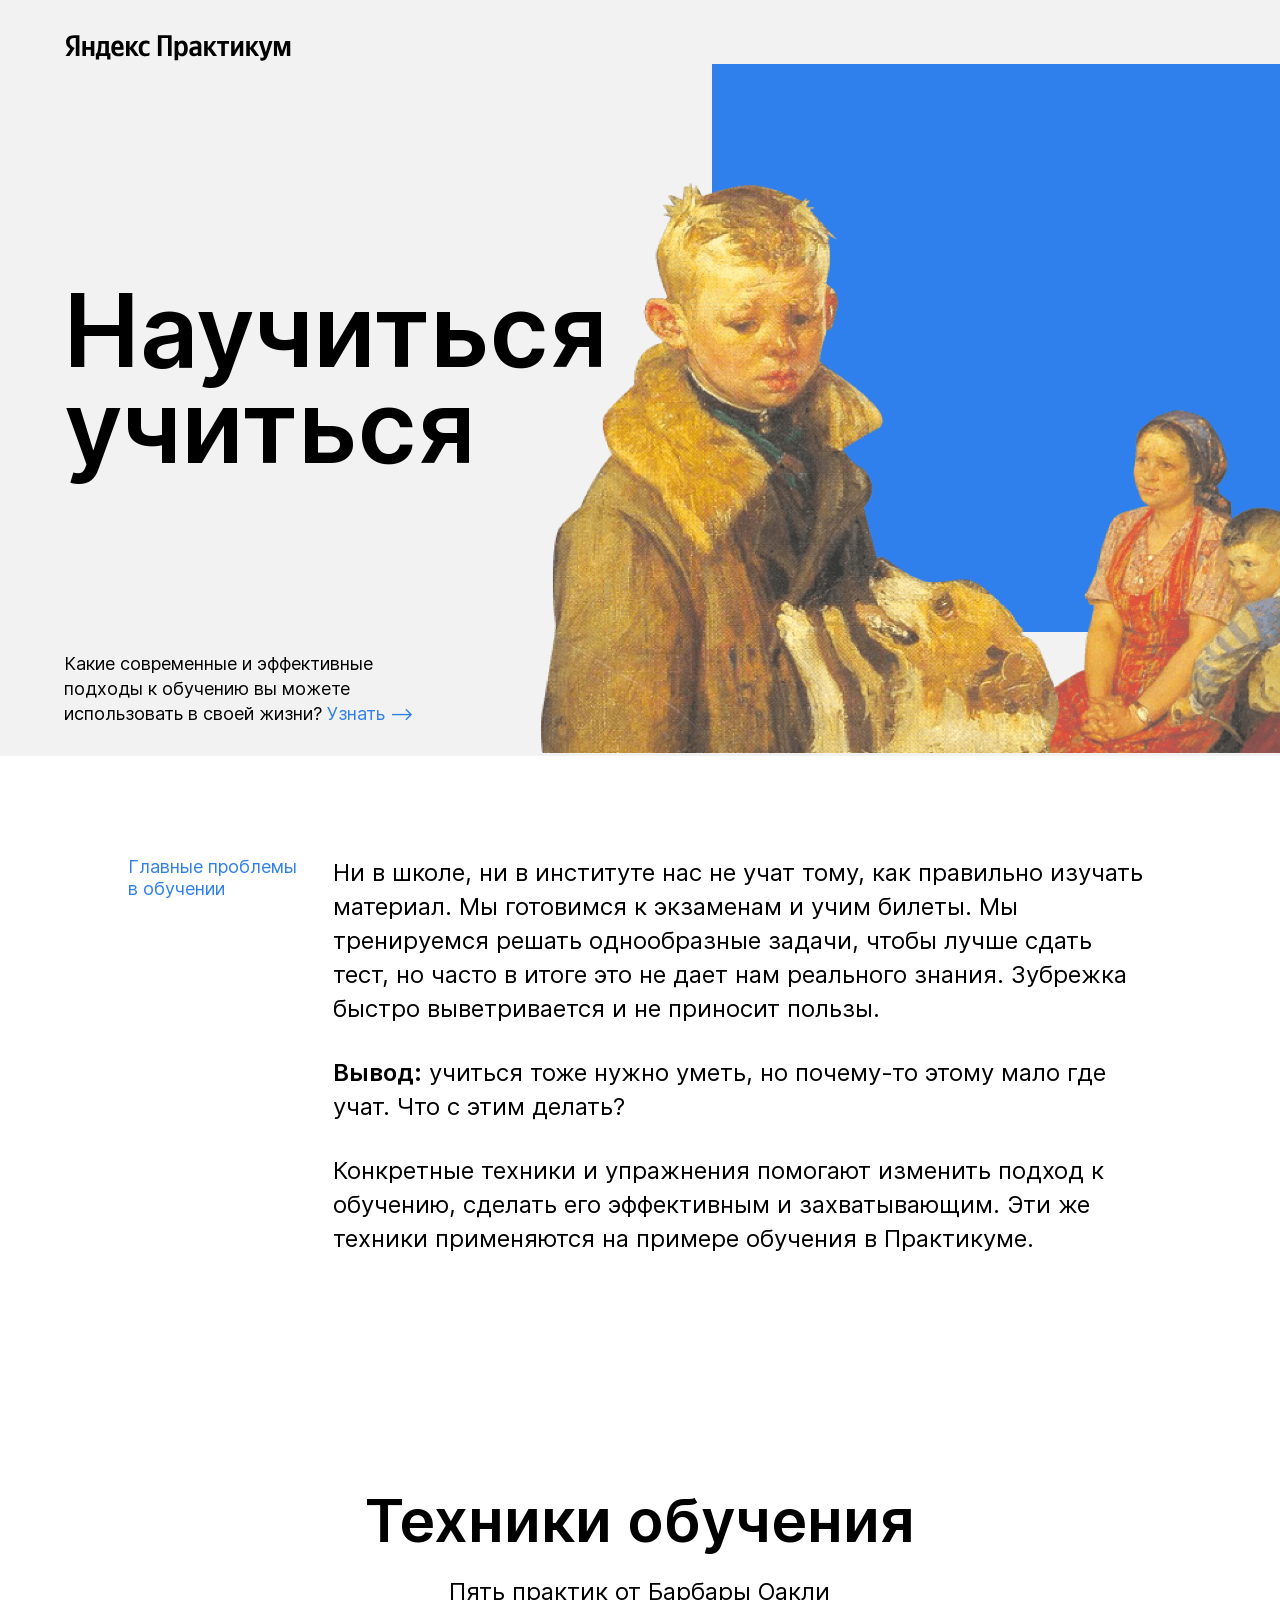
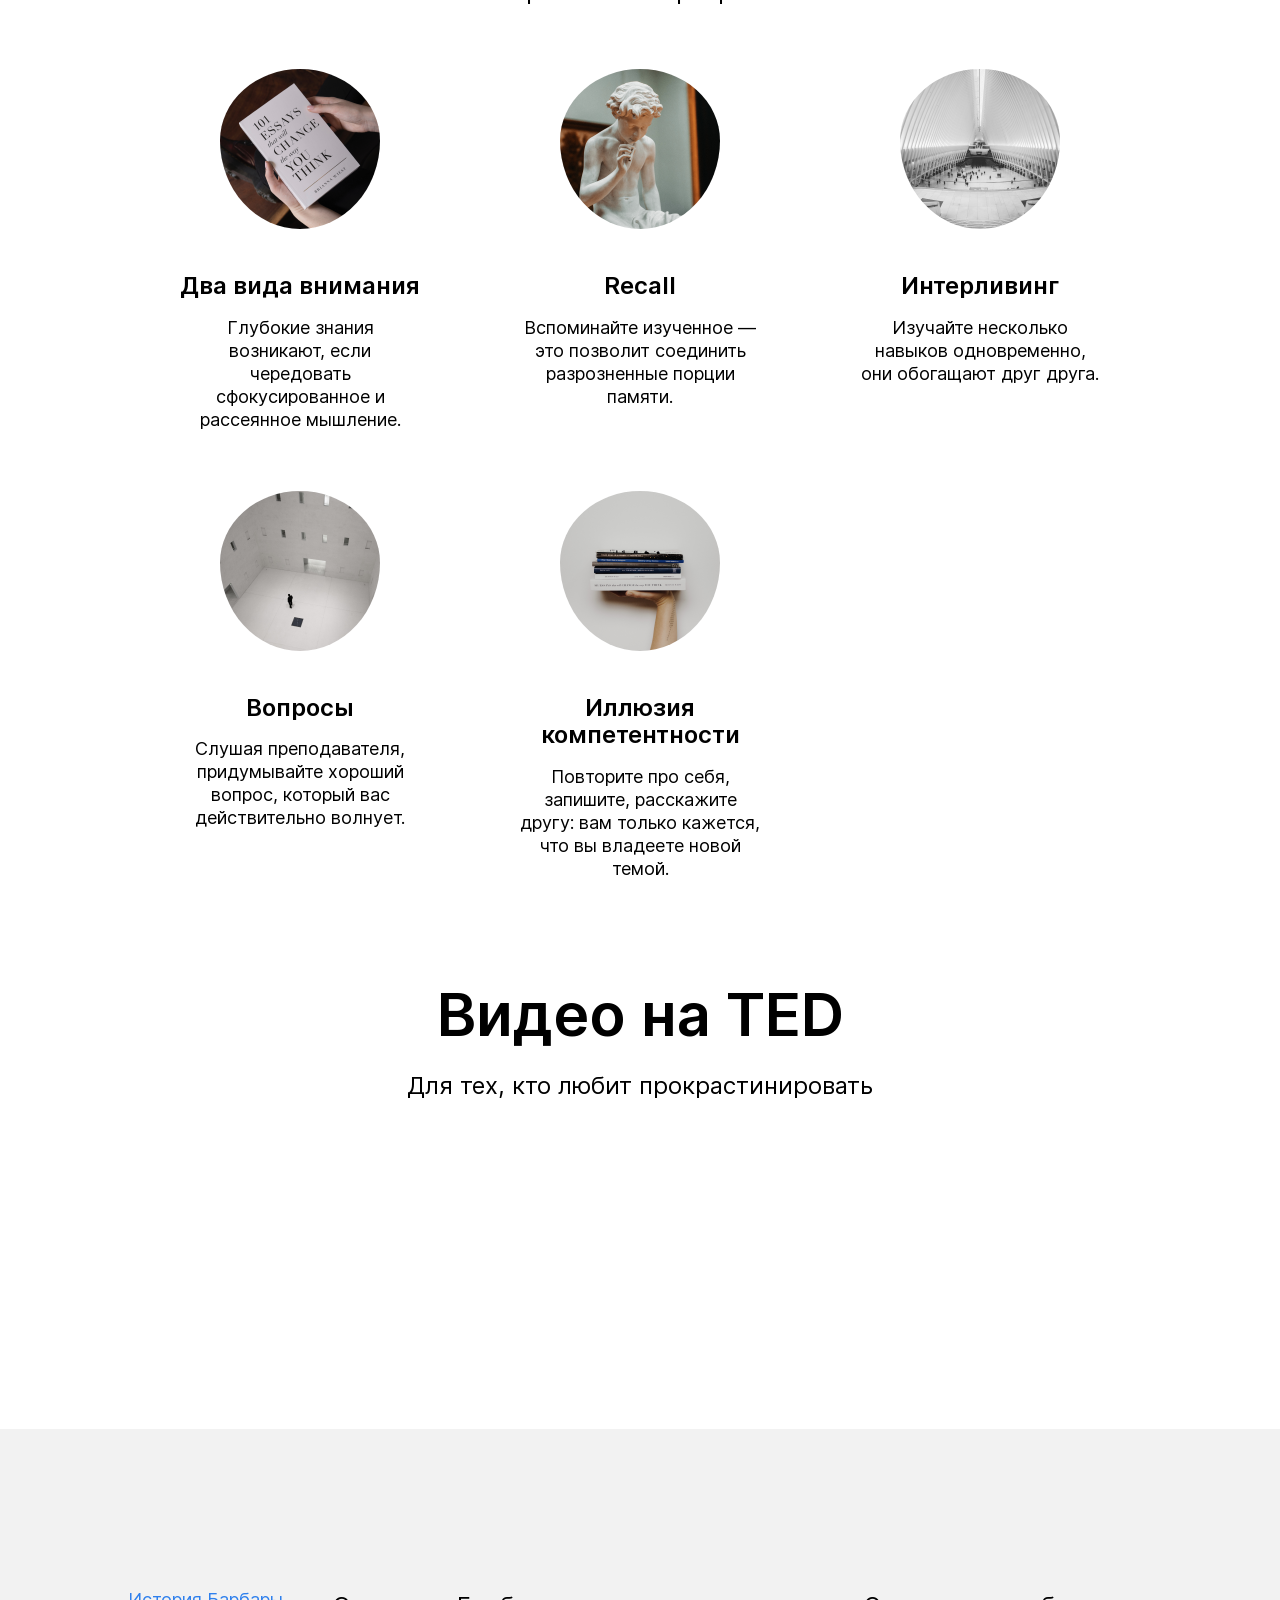
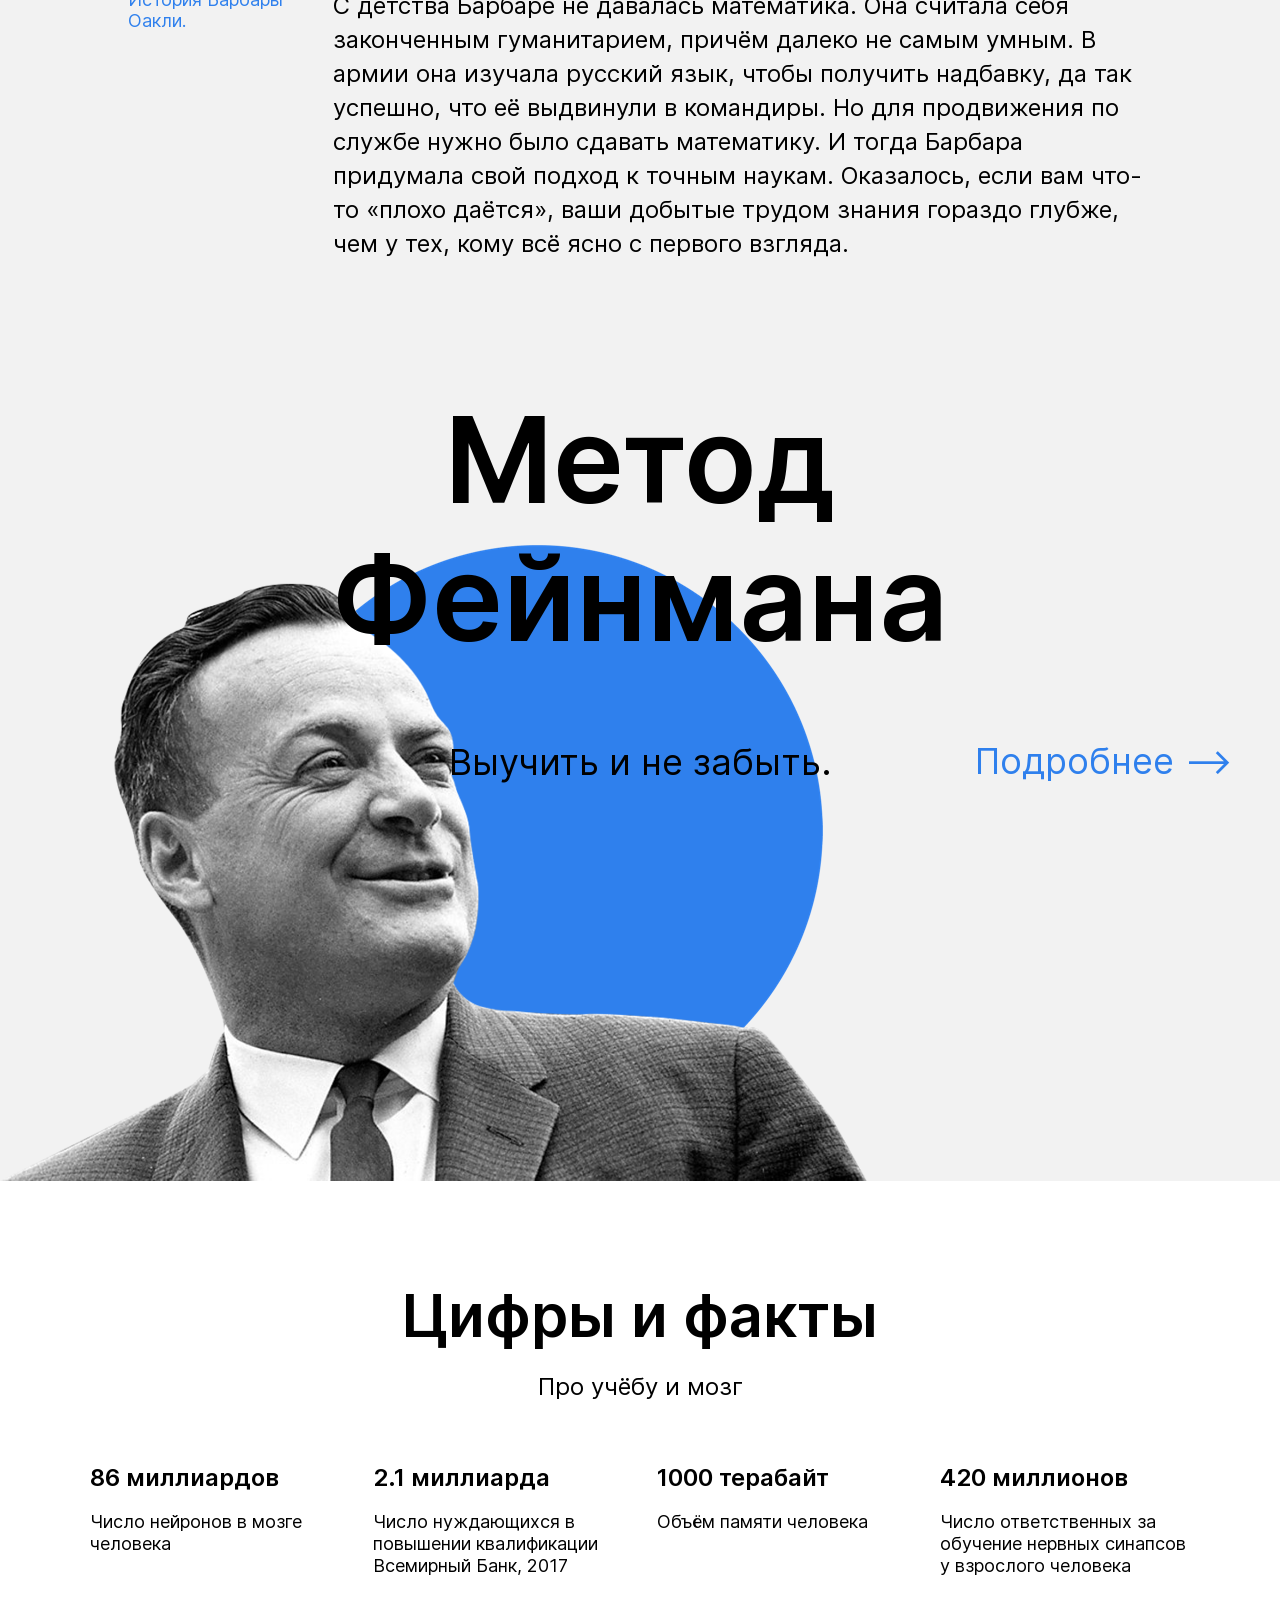
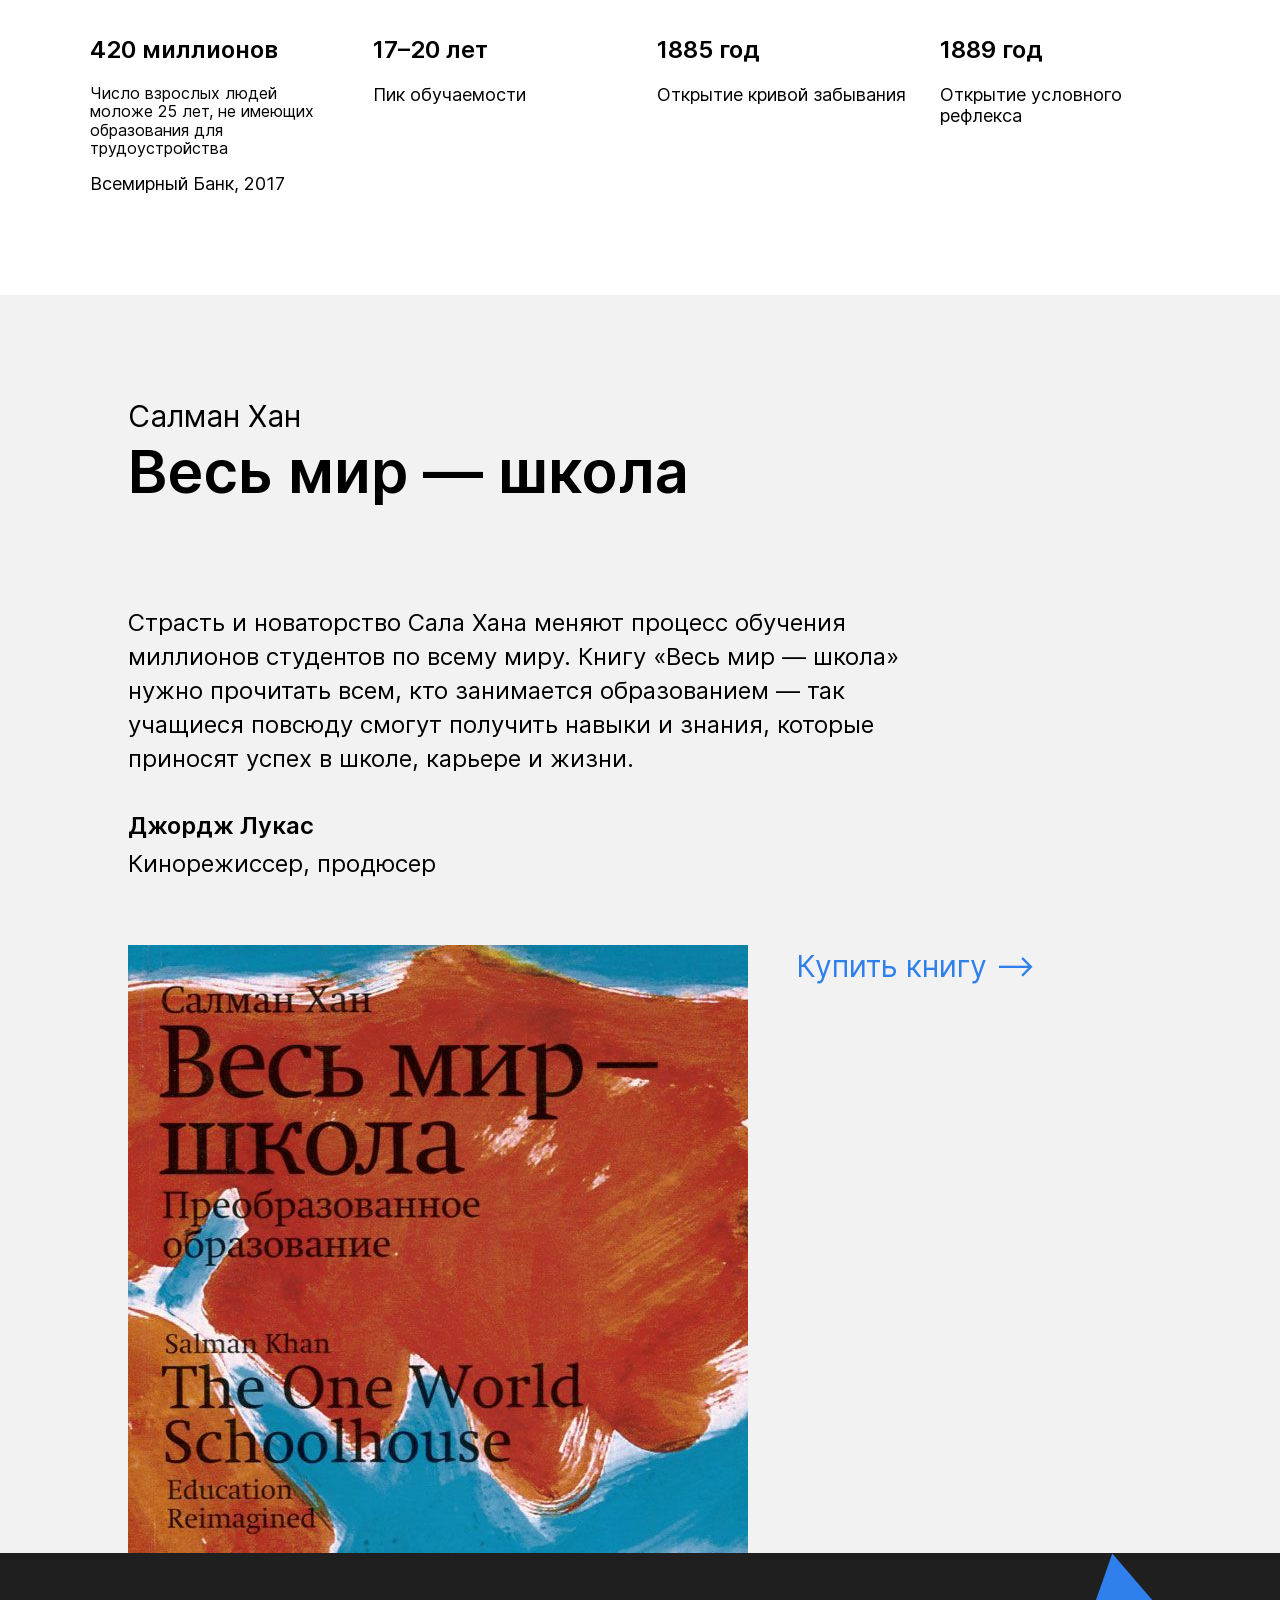
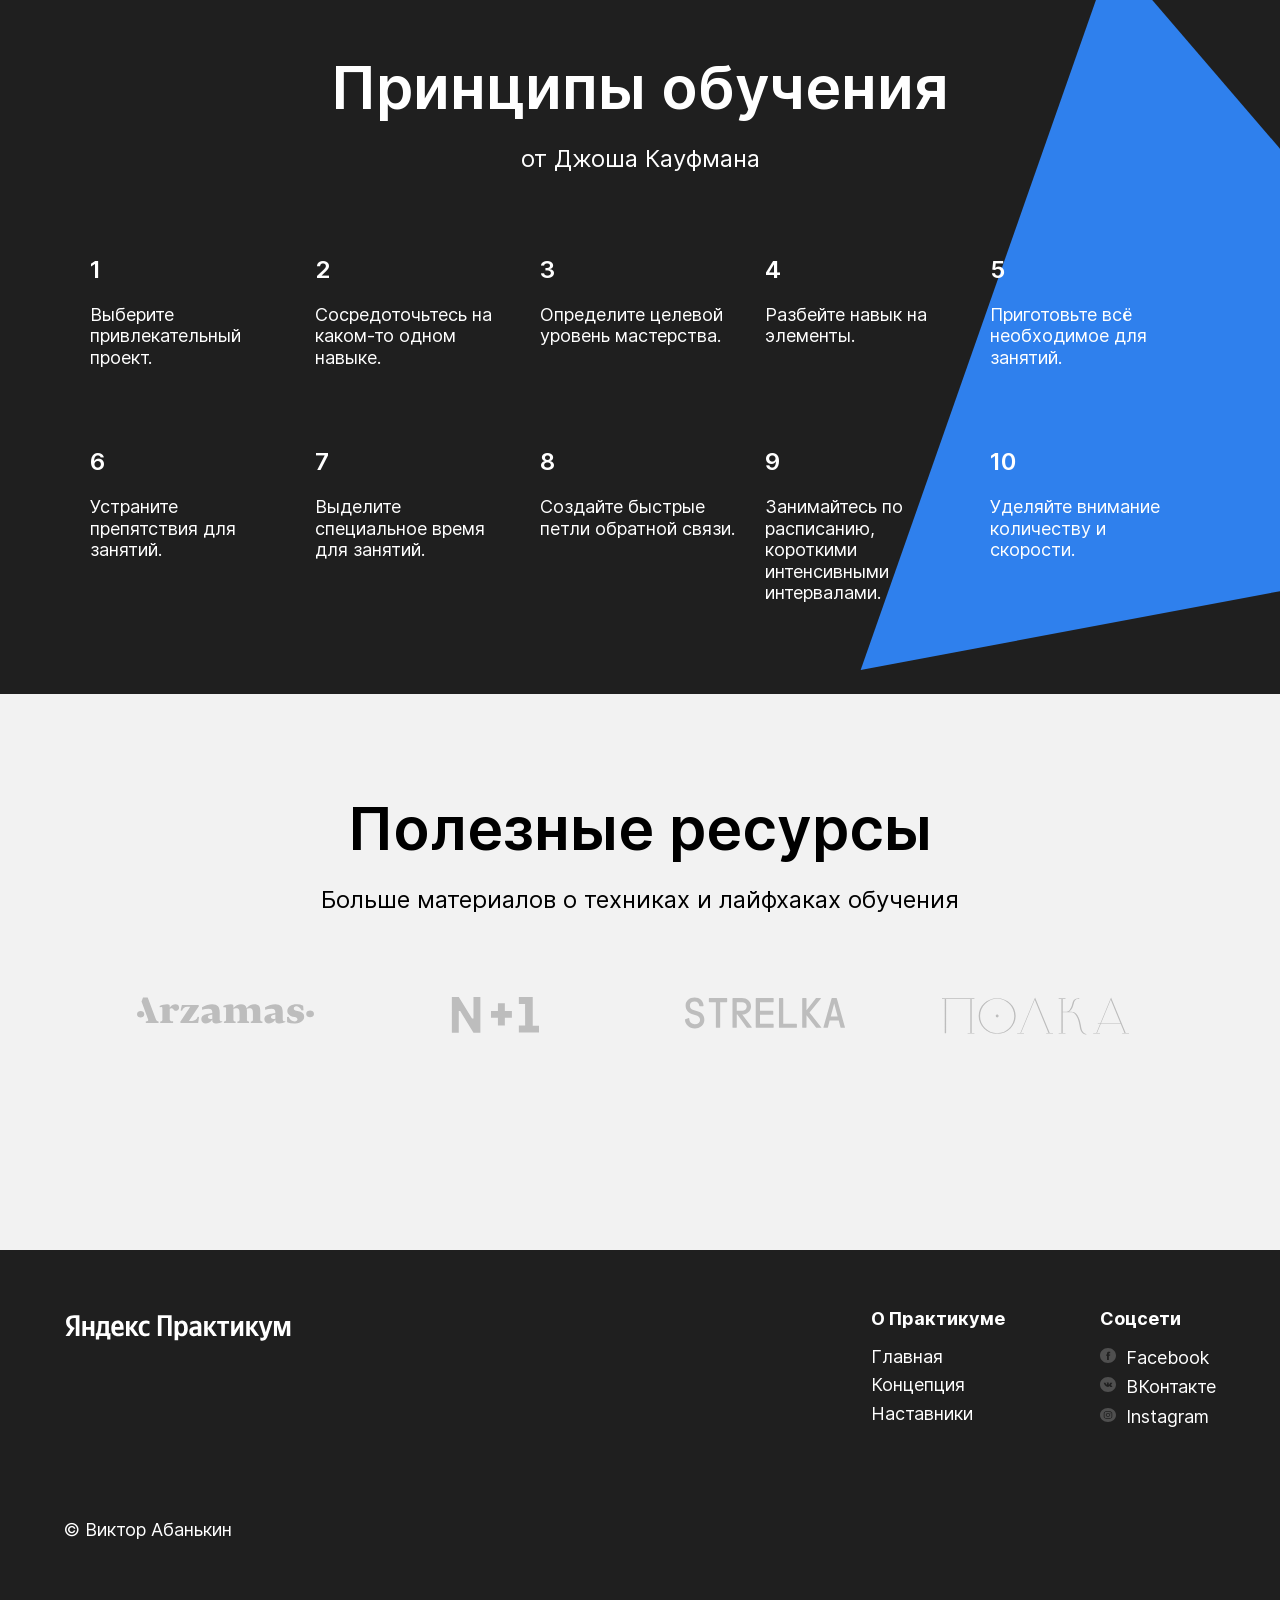
==== index.html @ 89d47cf9 "First try" ====
<!DOCTYPE html>
<html lang="ru">
  <head>
    <meta charset="utf-8" />
    <meta name="viewport" content="width=device-width, initial-scale=1.0" />
    <meta name="description" content="Как научиться учиться">
    <meta name="keywords" content="Техники обучения, метод Фейнмана, школа, учеба, саморазвитие">
    <meta name="author" content="Yandex">
    <link rel="stylesheet" href="./vendor/normalize.css" />
    <link rel="stylesheet" href="./styles/fonts.css" />
    <link rel="stylesheet" href="./blokcs/index.css" />
    <title>Научиться учиться</title>
  </head>
  <body class="page">

    <header class="header">
      <div class="logo header__logo_place"><img src="images/logo_place_header.svg" alt="yandex practicum logo"></div>
      <h1 class="header__title">Научиться учиться</h1>
      <p class="header__subtitle header__subtitle_place">Какие современные и эффективные подходы к обучению вы можете использовать в своей жизни? <a href="#techniques" class="header__link">Узнать &#10230;</a></p>
      <div class="header__main-illustration header__main-illustration_place"><img class="main-illustration__images"  src="images/header-image.png" alt="Opyat dvoyka art"></div>
      <div class="rotation">
        <div class="square-pic header__square-pic_place"></div>
      </div>
    </header>

    <main class="content">

        <section class="description">
        <div class="two-columns">
            <h4 class="two-columns__brief">Главные проблемы в обучении</h4>
            <div class="two-columns__main-text">
                <p class="two-columns__paragraph">Ни в школе, ни в институте нас не учат тому, как правильно изучать материал. Мы готовимся к экзаменам и учим билеты. Мы тренируемся решать однообразные задачи, чтобы лучше сдать тест, но часто в итоге это не дает нам реального знания. Зубрежка быстро выветривается и не приносит пользы.</p>
                <p class="two-columns__paragraph"><span class="two-columns__span-accent"> Вывод:</span> учиться тоже нужно уметь, но почему-то этому мало где учат. Что с этим делать?</p>
                <p class="two-columns__paragraph">Конкретные техники и упражнения помогают изменить подход к обучению, сделать его эффективным и захватывающим. Эти же техники применяются на примере обучения в Практикуме.</p>
            </div>
        </div>
        </section>

        <section class="techniques" id="techniques">
        <div class="techniques__page">
            <h2 class="section-title">Техники обучения</h2>
            <h3 class="section-subtitle">Пять практик от Барбары Оакли</h3>
            <div class="cards">
                <div class="cards__item">
                    <img class="cards__image" src="images/cards-attention.png" alt="">
                    <h4 class="cards__title">Два вида внимания</h4>
                    <p class="cards__description">Глубокие знания возникают, если чередовать сфокусированное и рассеянное мышление.</p>
                </div>
                <div class="cards__item">
                    <img class="cards__image" src="images/cards-recall.png" alt="">
                    <h4 class="cards__title">Recall</h4>
                    <p class="cards__description">Вспоминайте изученное — это позволит соединить разрозненные порции памяти.</p>
                </div>
                <div class="cards__item">
                    <img class="cards__image" src="images/cards-interliving.png" alt="">
                    <h4 class="cards__title">Интерливинг</h4>
                    <p class="cards__description">Изучайте несколько навыков одновременно, они обогащают друг друга.</p>
                </div>
                <div class="cards__item">
                    <img class="cards__image" src="images/cards-question.png" alt="">
                    <h4 class="cards__title">Вопросы</h4>
                    <p class="cards__description">Слушая преподавателя, придумывайте хороший вопрос, который вас действительно волнует.</p>
                </div>
                <div class="cards__item">
                    <img class="cards__image" src="images/cards-competence.png" alt="">
                    <h4 class="cards__title">Иллюзия компетентности</h4>
                    <p class="cards__description">Повторите про себя, запишите, расскажите другу: вам только кажется, что вы владеете новой темой.</p>
                </div>
            </div>
        </div>
        </section>

        <section class="video">
        <h2 class="section-title">Видео нa TED</h2>
        <h3 class="section-subtitle">Для тех, кто любит прокрастинировать</h3>
        <div class="video__ifraems">
            <div class="video__ifraem"><iframe id="ytplayer" type="text/html" width="515" height="316" src="https://www.youtube.com/embed/5MgBikgcWnY?start=15" frameborder="0" allowfullscreen></iframe></div>
            <div class="video__ifraem"><iframe id="ytplayer" type="text/html" width="515" height="316" src="https://www.youtube.com/embed/arj7oStGLkU?start=15" frameborder="0" allowfullscreen></iframe></div>
        </div>
        </section>

        <section class="oakley">
            <div class="two-columns oakley__two-columns_padding">
                <h4 class="two-columns__brief">История Барбары Оакли.</h4>
                <div class="two-columns__main-text">
                    <p class="two-columns__paragraph">С детства Барбаре не давалась математика. Она считала себя законченным гуманитарием, причём далеко не самым умным. В армии она изучала русский язык, чтобы получить надбавку, да так успешно, что её выдвинули в командиры. Но для продвижения по службе нужно было сдавать математику. И тогда Барбара придумала свой подход к точным наукам. Оказалось, если вам что-то «плохо даётся», ваши добытые трудом знания гораздо глубже, чем у тех, кому всё ясно с первого взгляда.</p>
                </div>
            </div>
        </section>

        <section class="feynman">
            <h2 class="feynman__title">Метод Фейнмана</h2>
            <h3 class="feynman__subtitle">Выучить и не забыть.</h3>
            <div class="feynman__link">
            <a class="feynman__link_text" href="https://lifehacker.ru/metod-fejnmana/" target="_blank">Подробнее &#10230;</a>
            </div>
        </section>

        <section class="digits">
        <h2 class="section-title">Цифры и факты</h2>
        <h3 class="section-subtitle">Про учёбу и мозг</h3>
        <div class="table">
            <div class="table__cell">
                <h4 class="table__heading">86 миллиардов</h4>
                <p class="table__text">Число нейронов в мозге человека</p>
            </div>
            <div class="table__cell">
                <h4 class="table__heading">2.1 миллиарда</h4>
                <p class="table__text">Число нуждающихся в повышении квалификации</p>
                <p class="table__text table__text_margin_top">Всемирный Банк, 2017</p>
            </div>
            <div class="table__cell">
                <h4 class="table__heading">1000 терабайт</h4>
                <p class="table__text">Объём памяти человека</p>
            </div>
            <div class="table__cell">
                <h4 class="table__heading">420 миллионов</h4>
                <p class="table__text">Число ответственных за обучение нервных синапсов у взрослого человека</p>
            </div>
            <div class="table__cell">
                <h4 class="table__heading">420 миллионов</h4>
                <p class="text">Число взрослых людей моложе 25 лет, не имеющих образования для трудоустройства</p>
                <p class="table__text table__text_margin_top">Всемирный Банк, 2017</p>
            </div>
            <div class="table__cell">
                <h4 class="table__heading">17–20 лет</h4>
                <p class="table__text">Пик обучаемости</p>
            </div>
            <div class="table__cell">
                <h4 class="table__heading">1885 год</h4>
                <p class="table__text">Открытие кривой забывания</p>
            </div>
            <div class="table__cell">
                <h4 class="table__heading">1889 год</h4>
                <p class="table__text">Открытие условного рефлекса</p>
            </div>
        </div>
        </section>

        <section class="khan">
            <div class="khan__container">
            <p class="khan__author">Салман Хан</p>
            <h2 class="khan__title">Весь мир — школа</h2>
            <p class="khan__quote">Страсть и новаторство Сала Хана меняют процесс обучения миллионов студентов по всему миру. Книгу «Весь мир — школа» нужно прочитать всем, кто занимается образованием — так учащиеся повсюду смогут получить навыки и знания, которые приносят успех в школе, карьере и жизни.</p>
            <p class="khan__quote-author">Джордж Лукас</p>
            <p class="khan__quote-author-subline">Кинорежиссер, продюсер</p>
            <div class="khan__book-container">
                <div class="khan__book-pic"></div>
                <div class="khan__buy-link"><a class="khan__buy-link_decoration" href="https://www.labirint.ru/books/483575/" target="_blank">Купить книгу &#10230;</a></div>
            </div>
            </div>
        </section>

        <section class="kaufman">
            <div class="rotation__triangle kaufman__triangle-pic_place">
                <div class="triangle-pic "><img src="images/kaufman-triangle.svg" alt=""></div>
            </div>
        <h2 class="section-title section-title_theme_dark">Принципы обучения</h2>
        <h3 class="section-subtitle section-subtitle_theme_dark">от Джоша Кауфмана</h3>
        <div class="table table_theme_dark">
            <div class="table__cell table__cell_theme_dark">
                <h4 class="table__heading">1</h4>
                <p class="table__text">Выберите привлекательный проект.</p>
            </div>
            <div class="table__cell table__cell_theme_dark">
                <h4 class="table__heading">2</h4>
                <p class="table__text">Сосредоточьтесь на каком-то одном навыке.</p>
            </div>
            <div class="table__cell table__cell_theme_dark">
                <h4 class="table__heading">3</h4>
                <p class="table__text">Определите целевой уровень мастерства.</p>
            </div>
            <div class="table__cell table__cell_theme_dark">
                <h4 class="table__heading">4</h4>
                <p class="table__text">Разбейте навык на элементы.</p>
            </div>
            <div class="table__cell table__cell_theme_dark">
                <h4 class="table__heading">5</h4>
                <p class="table__text">Приготовьте всё необходимое для занятий.</p>
            </div>
            <div class="table__cell table__cell_theme_dark">
                <h4 class="table__heading">6</h4>
                <p class="table__text">Устраните препятствия для занятий.</p>
            </div>
            <div class="table__cell table__cell_theme_dark">
                <h4 class="table__heading">7</h4>
                <p class="table__text">Выделите специальное время для занятий.</p>
            </div>
            <div class="table__cell table__cell_theme_dark">
                <h4 class="table__heading">8</h4>
                <p class="table__text">Создайте быстрые петли обратной связи.</p>
            </div>
            <div class="table__cell table__cell_theme_dark">
                <h4 class="table__heading">9</h4>
                <p class="table__text">Занимайтесь по расписанию, короткими интенсивными интервалами.</p>
            </div>
            <div class="table__cell table__cell_theme_dark">
                <h4 class="table__heading">10</h4>
                <p class="table__text">Уделяйте внимание количеству и скорости.</p>
            </div>
        </div>
        </section>

        <section class="resources">
        <h2 class="section-title">Полезные ресурсы</h2>
        <h3 class="section-subtitle">Больше материалов о техниках и лайфхаках обучения</h3>
        <div class="resources__logo-zone">
            <div class="resources__link"><a href="#"><img src="images/logo/resources-arzamas.svg" alt="logo arzamas"></a></div>
            <div class="resources__link"><a href="#"><img src="images/logo/resources-n1.svg" alt="logo n+1"></a></div>
            <div class="resources__link"><a href="#"><img src="images/logo/resources-strelka.svg" alt="logo strelka"></a></div>
            <div class="resources__link"><a href="#"><img src="images/logo/resources-polka.svg" alt="logo polka"></a></div>
        </div>
        </section>

    </main>

    <footer class="footer">
      <div class="footer__columns">
        <div class="footer__column footer__column_content_copyright">
            <div class="logo footer__logo">
                <img src="images/logo_place_footer.svg" alt="logo">
            </div>
            <p class="footer__author">&copy; Виктор Абанькин</p>
        </div>
        <div class="footer__column footer__column_content_info">
            <h5 class="footer__column-heading">О Практикуме</h5>
            <ul class="footer__column-links">
                <li class="footer__column-link"><a class="footer__link" href="https://practicum.yandex.ru" target="_blank">Главная</a></li>
                <li class="footer__column-link"><a class="footer__link" href="https://yandex.ru/support/praktikum/" target="_blank">Концепция</a></li>
                <li class="footer__column-link"><a class="footer__link" href="https://yandex.ru/support/praktikum/mentors.html" target="_blank">Наставники</a></li>
            </ul>
        </div>
        <div class="footer__column footer__column_content_social">
            <h5 class="footer__column-heading">Соцсети</h5>
            <ul class="footer__column-links">
                <li class="footer__column-link"><a class="footer__link" href="https://ru-ru.facebook.com" target="_blank"><img class="footer__social-meadia-logo" src="images/facebook_color_white.svg" alt="Facebook logo">Facebook</a></li>
                <li class="footer__column-link"><a class="footer__link" href="https://vk.com/" target="_blank"><img class="footer__social-meadia-logo" src="images/vk_color_white.svg" alt="VK logo">ВКонтакте</a></li>
                <li class="footer__column-link"><a class="footer__link" href="https://www.instagram.com/" target="_blank"><img class="footer__social-meadia-logo" src="images/instagram_color_white.svg" alt="Instagram logo">Instagram</a></li>
            </ul>
        </div>
      </div>
    </footer>
  </body>
</html>
---- styles/fonts.css ----
@font-face {
    font-family: 'Inter';
    src: url(../fonts/Inter/Inter-Regular.woff2) format('woff2'),
    url(../fonts/Inter/Inter-Regular.woff) format('woff');
    font-weight: normal;
}

@font-face {
    font-family: 'Inter';
    src: url(../fonts/Inter/Inter-Bold.woff2) format('woff2'),
    url(../fonts/Inter/Inter-Bold.woff) format('woff');
    font-weight: bold;
}

@font-face {
    font-family: 'Inter';
    src: url(../fonts/Inter/Inter-SemiBold.woff2) format('woff2'),
    url(../fonts/Inter/Inter-SemiBold.woff) format('woff');
    font-weight: 600;
}
---- blokcs/index.css ----
@import url(fonts.css);
@import url(page/page.css);
/* Header */
@import url(page/header/header.css);
@import url(page/header/logo/logo.css);
@import url(page/header/logo/_place/header__logo_place.css);
@import url(page/header/__title/header__title.css);
@import url(page/header/__subtitle/header__subtitle.css);
@import url(page/header/__subtitle/_place/header__subtitle_place.css);
@import url(page/header/__link/header__link.css);
@import url(page/header/__main-illustration/main-illustration.css);
@import url(page/header/__main-illustration/_place/header__main-illustration_place.css);
@import url(page/header/__main-illustration/__images/main-illustration__images.css);
@import url(page/header/rotation/rotation.css);
@import url(page/header/rotation/square-pic/square-pic.css);
@import url(page/header/rotation/square-pic/_place/header__square-pic_place.css);
/* Description */
@import url(page/section/discription/discription.css);
@import url(page/section/discription/two-columns/two-columns.css);
@import url(page/section/discription/two-columns/__brief/two-columns__brief.css);
@import url(page/section/discription/two-columns/__main-text/two-columns__main-text.css);
@import url(page/section/discription/two-columns/__main-text/__paragraph/two-columns__paragraph.css);
@import url(page/section/discription/two-columns/__main-text/__paragraph/__span-accent/two-columns__span-accent.css);
/* Techniques */
@import url(page/section/techniques/techniques.css);
@import url(page/section/techniques/techniques__page.css);
@import url(page/section/techniques/section-title/section-title.css);
@import url(page/section/techniques/section-subtitle/section-subtitle.css);
@import url(page/section/techniques/cards/cards.css);
@import url(page/section/techniques/cards/__item/cards__item.css);
@import url(page/section/techniques/cards/__item/__image/cards__image.css);
@import url(page/section/techniques/cards/__item/__title/cards__title.css);
@import url(page/section/techniques/cards/__item/__description/cards__description.css);
/* Video */
@import url(page/section/video/video.css);
@import url(page/section/video/__ifraems/video__ifraems.css);
@import url(page/section/video/__ifraems/__ifraem/video__ifraem.css);
/* Oakley */
@import url(page/section/oakley/__two-columns_padding/oakley__two-columns_padding.css);
/* Feynman */
@import url(page/section/feynman/feynman.css);
@import url(page/section/feynman/__title/feynman__title.css);
@import url(page/section/feynman/__subtitle/feynman__subtitle.css);
@import url(page/section/feynman/__link/feynman__link.css);
@import url(page/section/feynman/__link/_text/feynman__link_text.css);
/* Digits */
@import url(page/section/digits/digits.css);
@import url(page/section/digits/section-title/section-title.css);
@import url(page/section/digits/section-subtitle/section-subtitle.css);
@import url(page/section/digits/table/table.css);
@import url(page/section/digits/table/__cell/table__cell.css);
@import url(page/section/digits/table/__cell/__heading/table__heading.css);
@import url(page/section/digits/table/__cell/__text/table__text.css);
@import url(page/section/digits/table/__cell/__text/_margin_top/table__text_margin_top.css);
/* Khan */
@import url(page/section/khan/khan.css);
@import url(page/section/khan/__container/khan__container.css);
@import url(page/section/khan/__container/__author/khan__author.css);
@import url(page/section/khan/__container/__title/khan__title.css);
@import url(page/section/khan/__container/__quote/khan__quote.css);
@import url(page/section/khan/__container/__quote-author/khan__quote-author.css);
@import url(page/section/khan/__container/__quote-author-subline/khan__quote-author-subline.css);
@import url(page/section/khan/__container/__book-container/khan__book-container.css);
@import url(page/section/khan/__container/__book-container/__book-pic/khan__book-pic.css);
@import url(page/section/khan/__container/__book-container/__buy-link/khan__buy-link.css);
@import url(page/section/khan/__container/__book-container/__buy-link/_decoration/khan__buy-link_decoration.css);
/* Kaufman */
@import url(page/section/kaufman/__triangle-pic_place/rotation__triangle/rotation__triangle.css);
@import url(page/section/kaufman/__triangle-pic_place/kaufman__triangle-pic_place.css);
@import url(page/section/kaufman/kaufman.css);
@import url(page/section/kaufman/section-title/section-title.css);
@import url(page/section/kaufman/section-title/_theme_dark/section-title_theme_dark.css);
@import url(page/section/kaufman/section-subtitle/section-subtitle.css);
@import url(page/section/kaufman/section-subtitle/_theme_dark/section-subtitle_theme_dark.css);
@import url(page/section/kaufman/table/table.css);
@import url(page/section/kaufman/table/_theme_dark/table_theme_dark.css);
@import url(page/section/kaufman/table/__cell/_theme_dark/table__cell_theme_dark.css);
@import url(page/section/kaufman/table/__cell/__heading/table__heading.css);
@import url(page/section/kaufman/table/__cell/__text/table__text.css);
/* Resources */
@import url(page/section/resources/section-title/section-title.css);
@import url(page/section/resources/section-subtitle/section-subtitle.css);
@import url(page/section/resources/__logo-zone/resources__logo-zone.css);
@import url(page/section/resources/__logo-zone/__link/resources__link.css);
/* Footer */
@import url(page/footer/footer.css);
@import url(page/footer/__columns/footer__columns.css);
@import url(page/footer/__columns/__column/footer__column.css);
@import url(page/footer/__columns/__column/_content_copyright/footer__column_content_copyright.css);
@import url(page/footer/__columns/__column/_content_copyright/footer__logo/footer__logo.css);
@import url(page/footer/__columns/__column/_content_copyright/__author/footer__author.css);
@import url(page/footer/__columns/__column/_content_info/footer__column_content_info.css);
@import url(page/footer/__columns/__column/__column-heading/footer__column-heading.css);
@import url(page/footer/__columns/__column/__column-links/footer__column-links.css);
@import url(page/footer/__columns/__column/__column-links/__column-link/footer__column-link.css);
@import url(page/footer/__columns/__column/__column-links/__link/footer__link.css);
@import url(page/footer/__columns/__column/__column-links/__link/__social-meadia-logo/footer__social-meadia-logo.css);
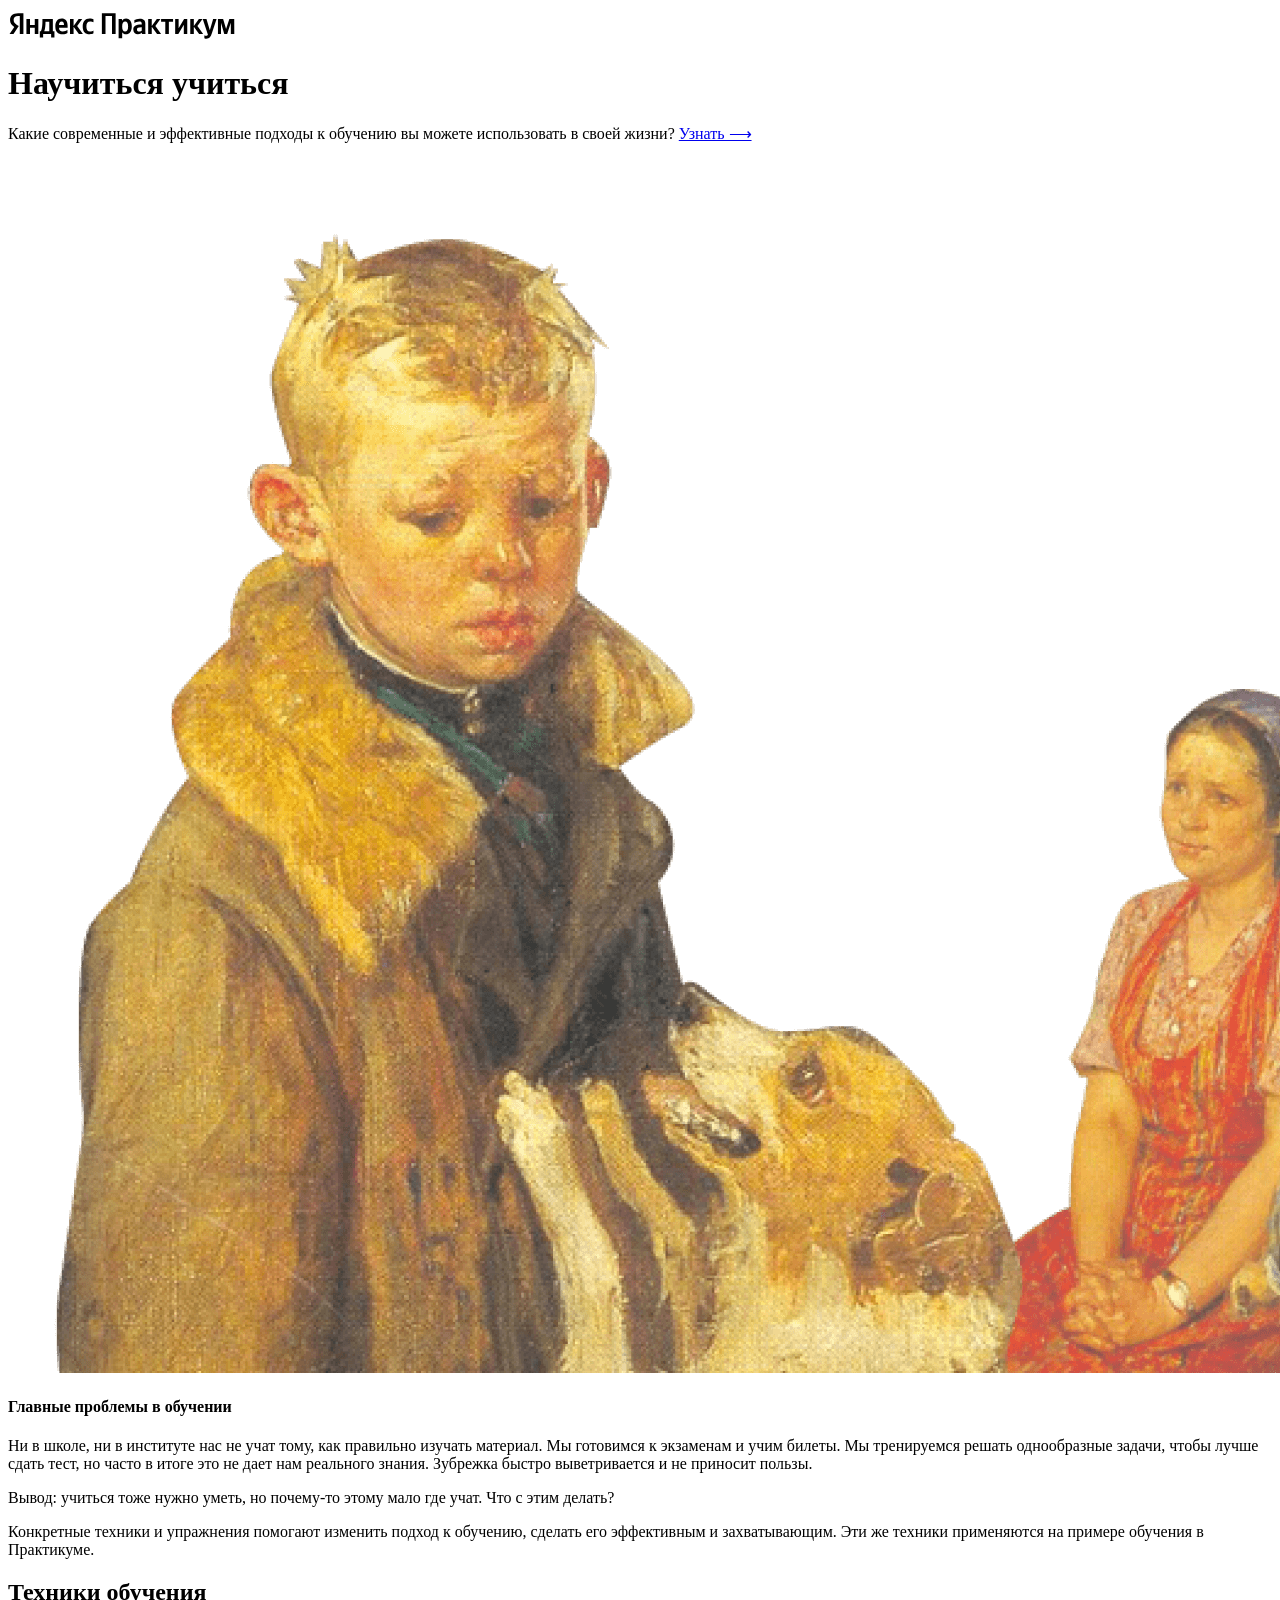
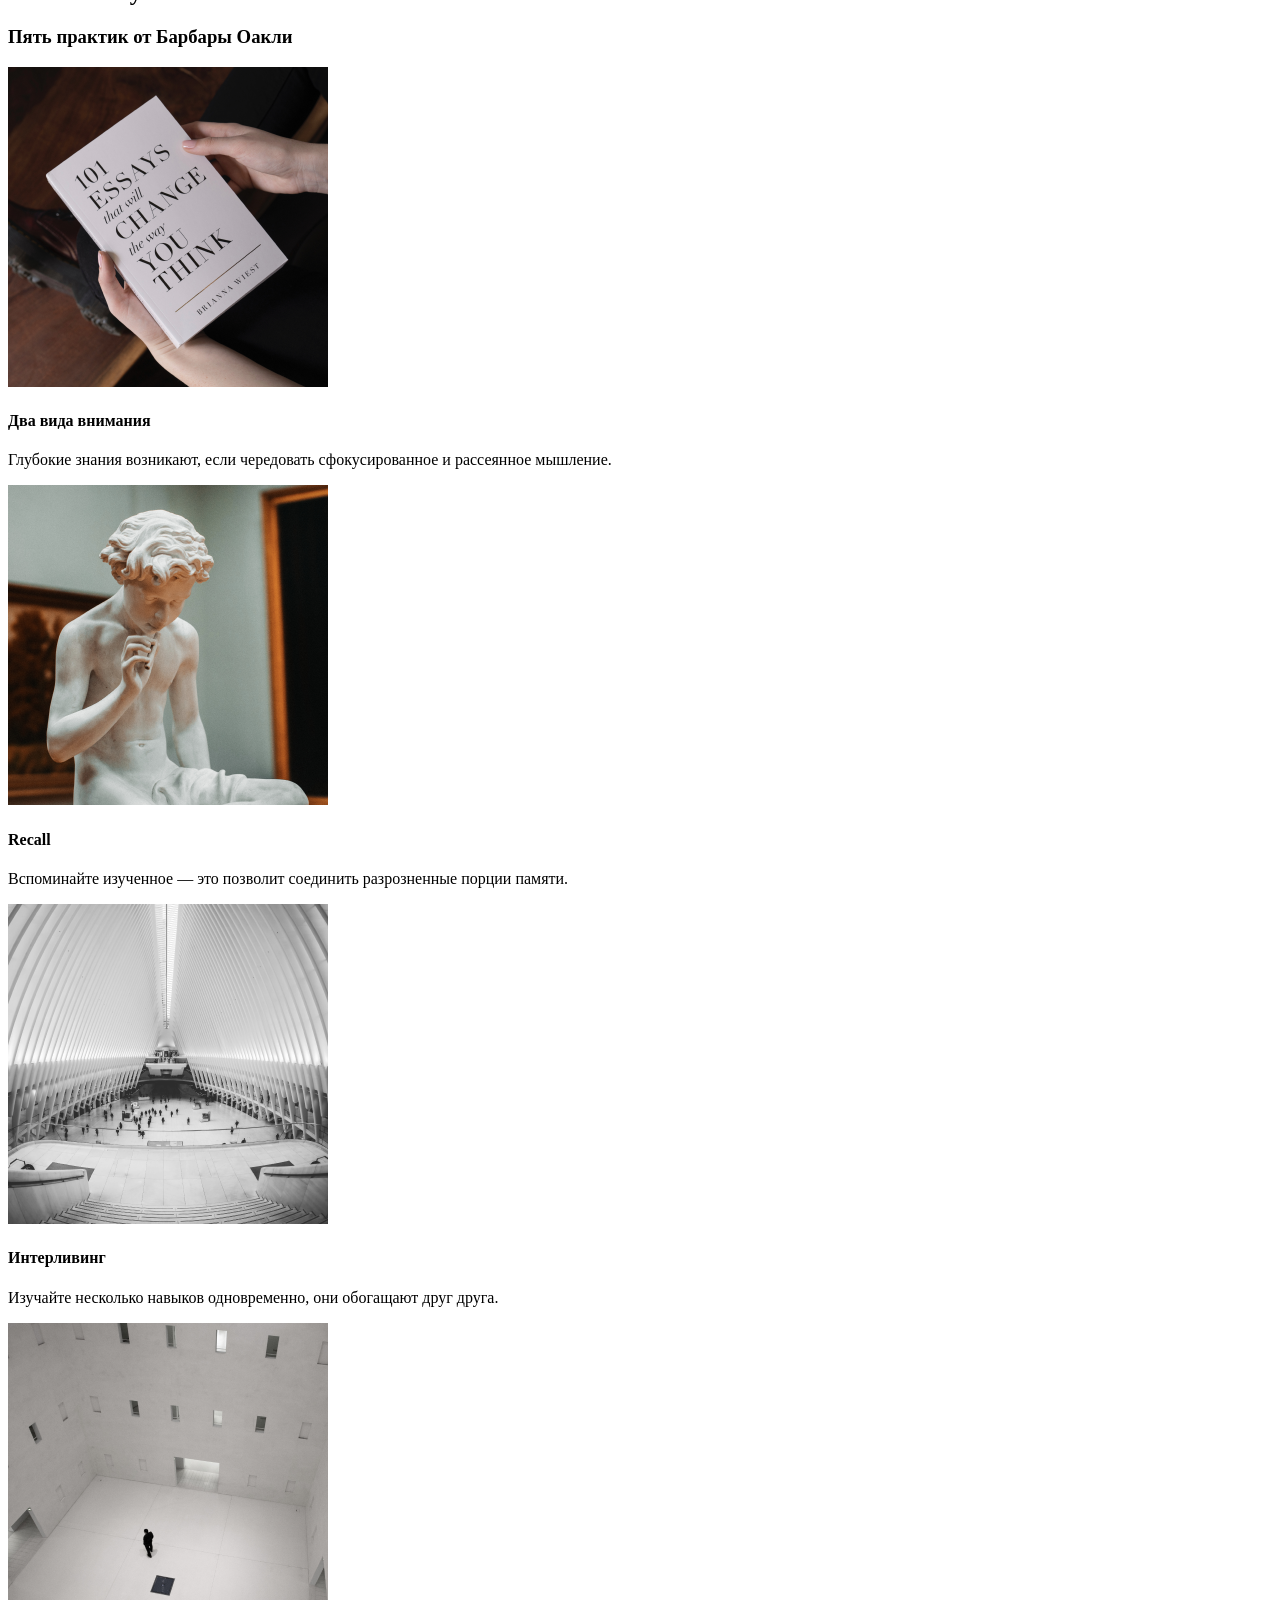
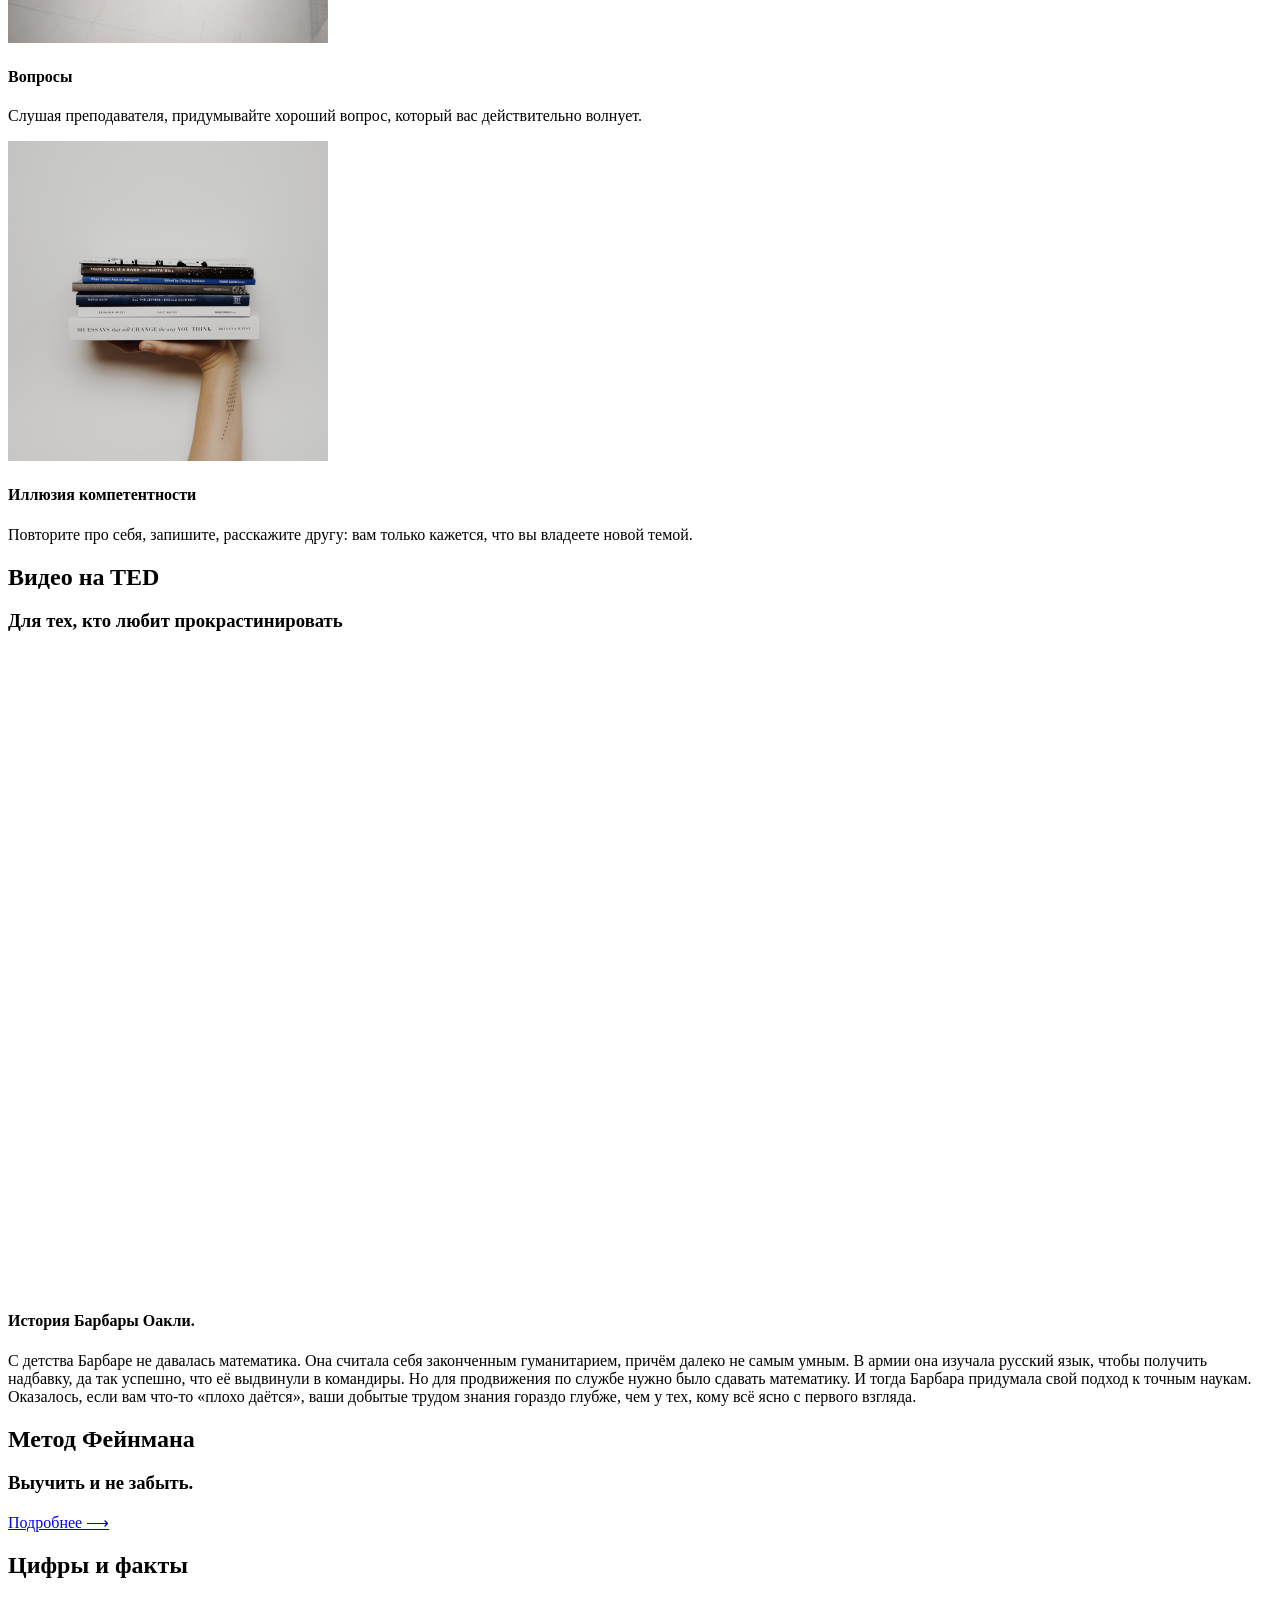
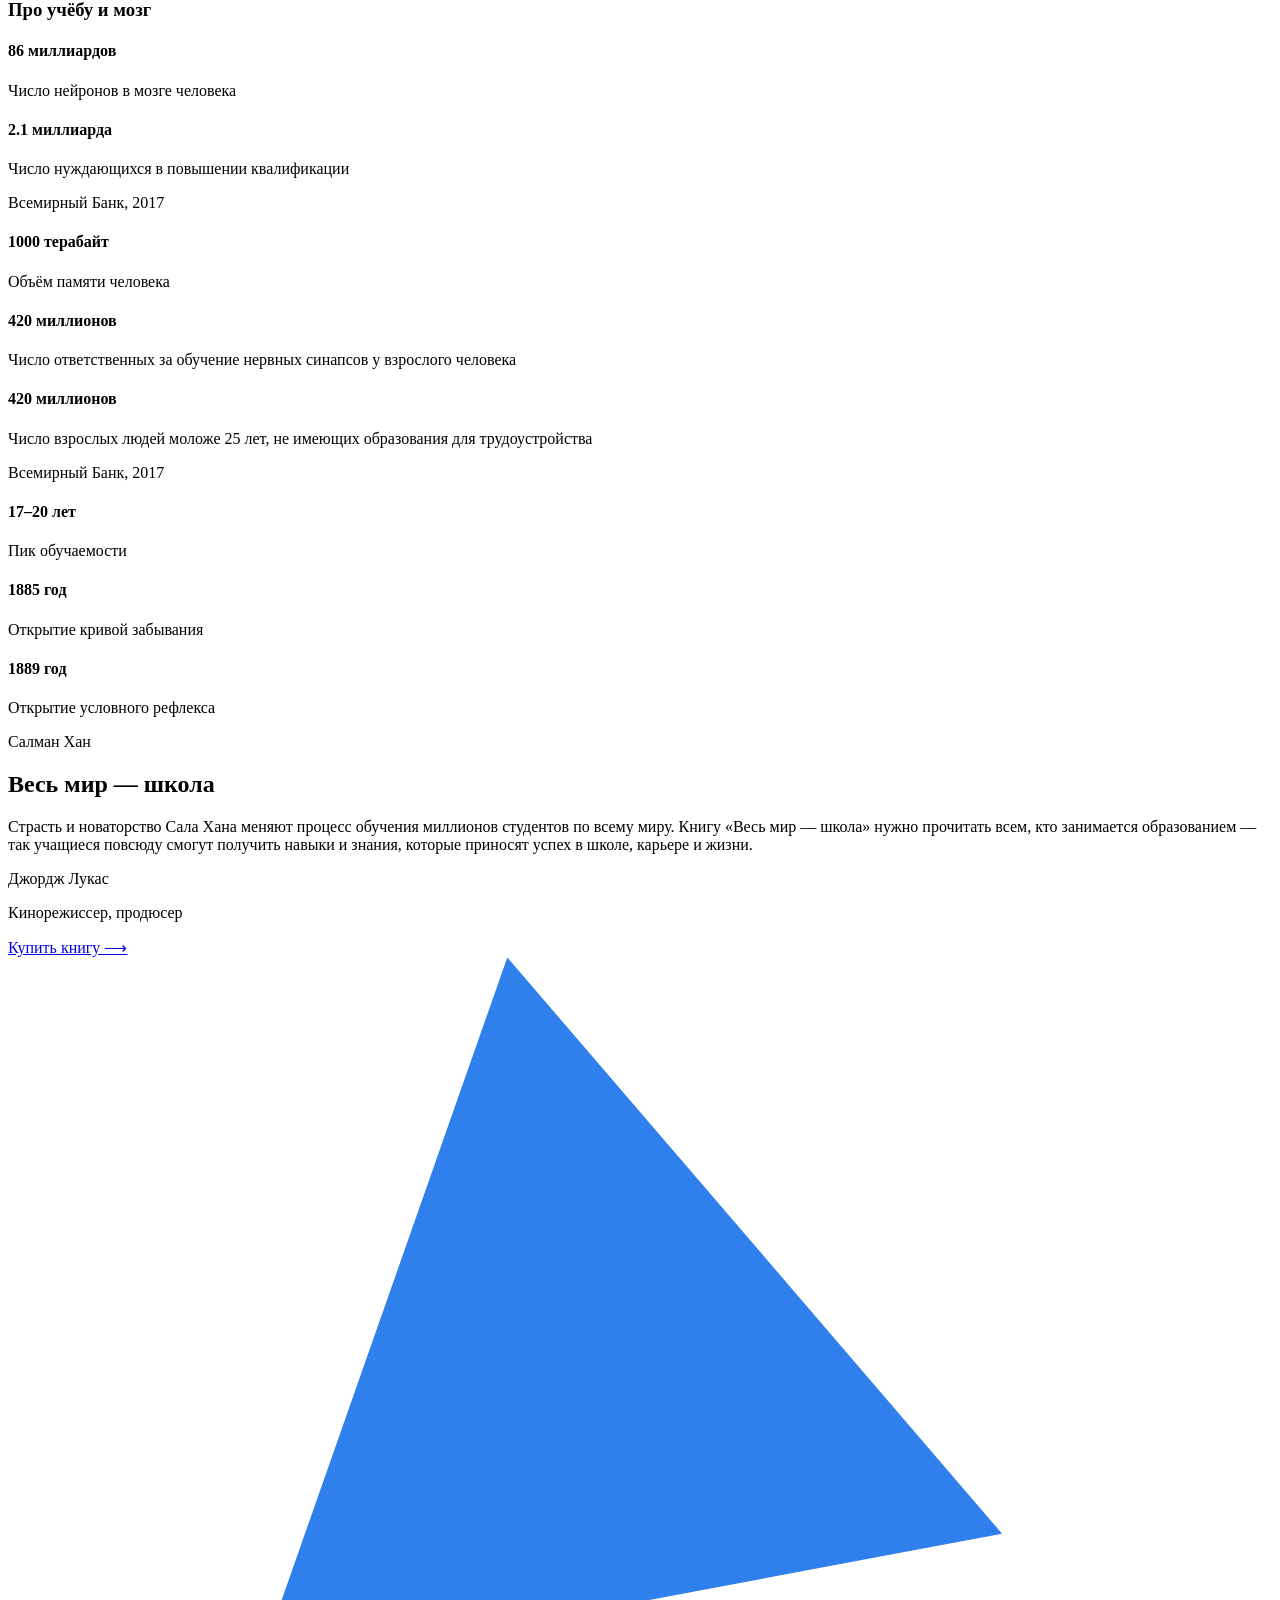
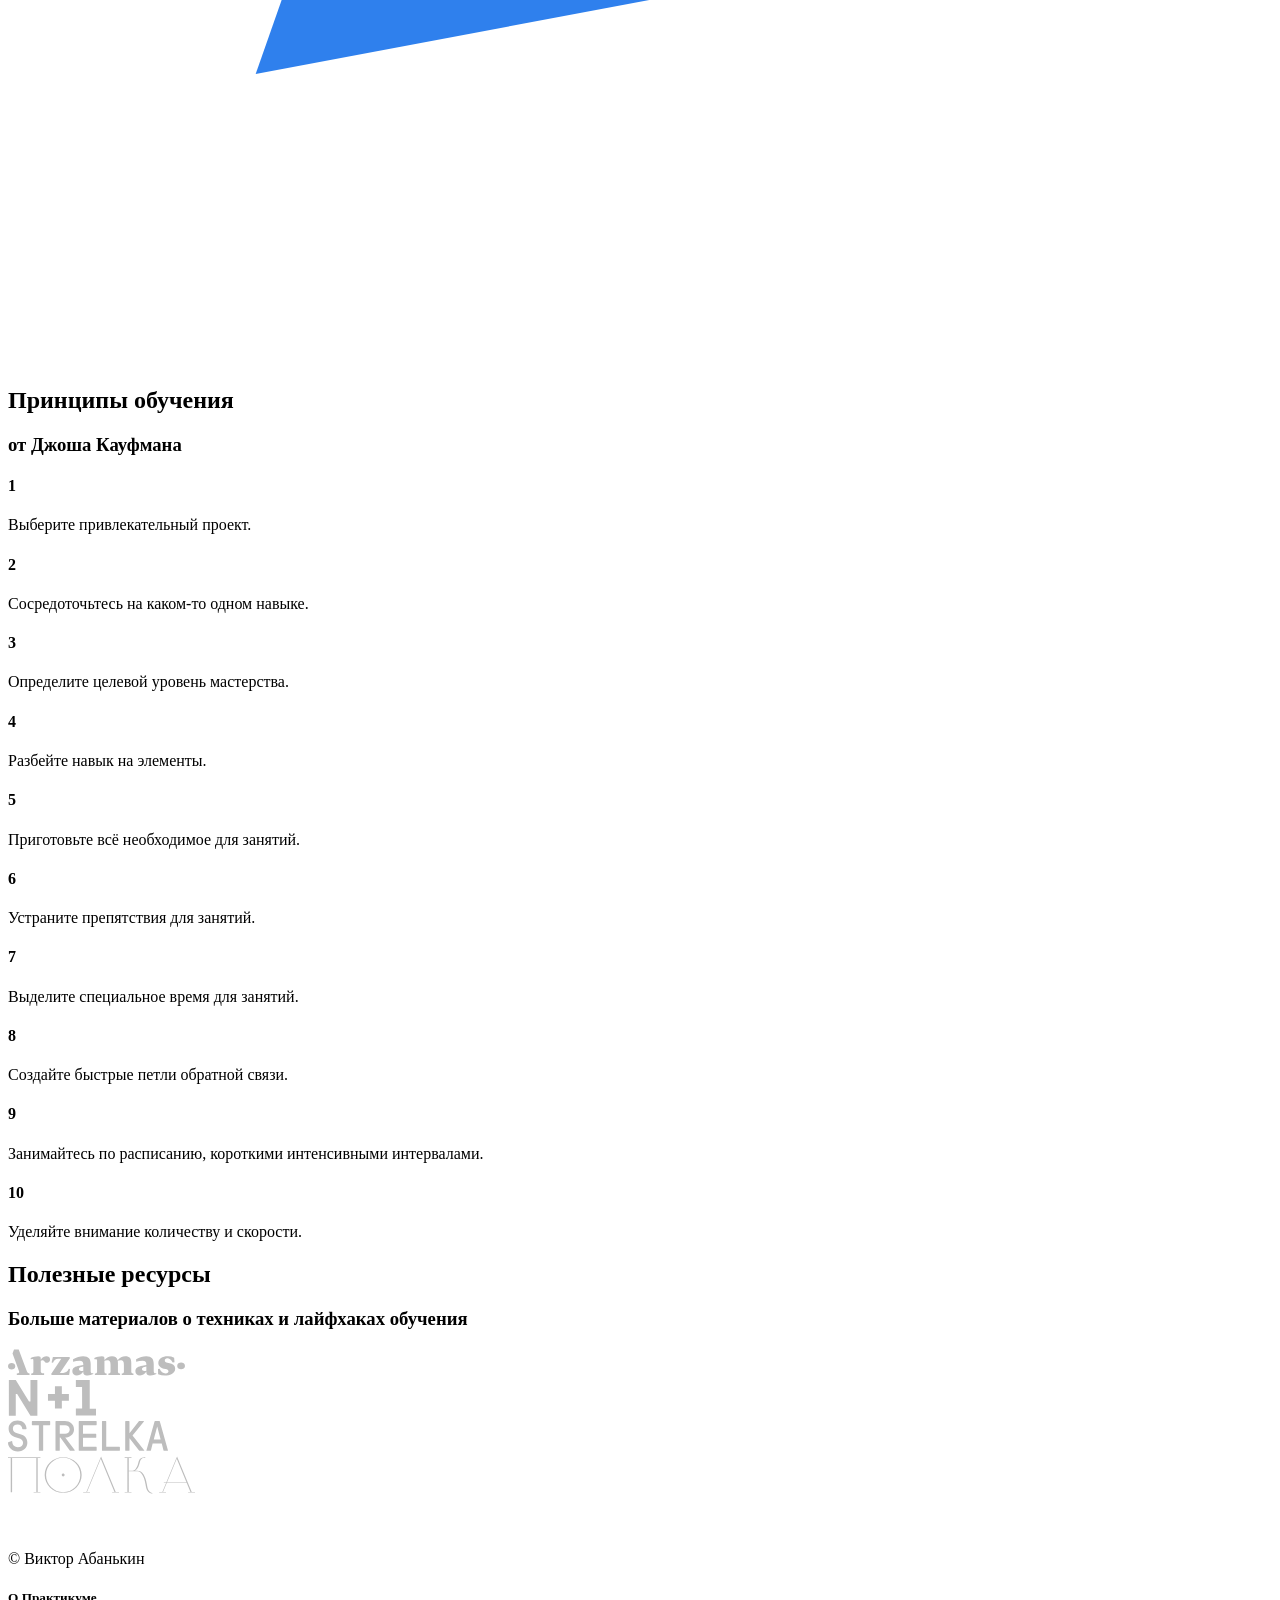
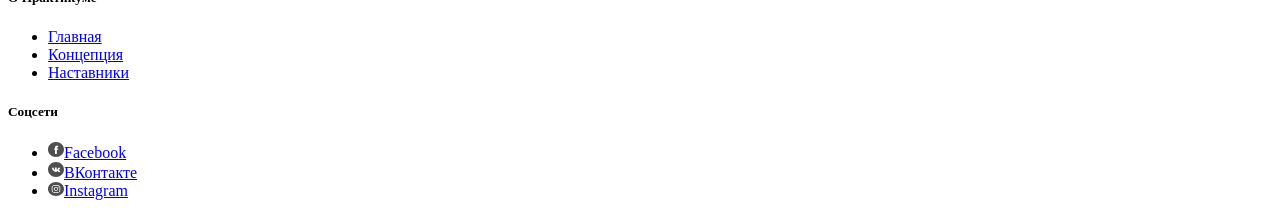
==== commit 70864d8c: "new try" ====
--- a/index.html
+++ b/index.html
@@ -6,9 +6,7 @@
     <meta name="description" content="Как научиться учиться">
     <meta name="keywords" content="Техники обучения, метод Фейнмана, школа, учеба, саморазвитие">
     <meta name="author" content="Yandex">
-    <link rel="stylesheet" href="./vendor/normalize.css" />
-    <link rel="stylesheet" href="./styles/fonts.css" />
-    <link rel="stylesheet" href="./blokcs/index.css" />
+    <link rel="stylesheet" href="./blokcs/index.css" type=“text/cms”/>
     <title>Научиться учиться</title>
   </head>
   <body class="page">
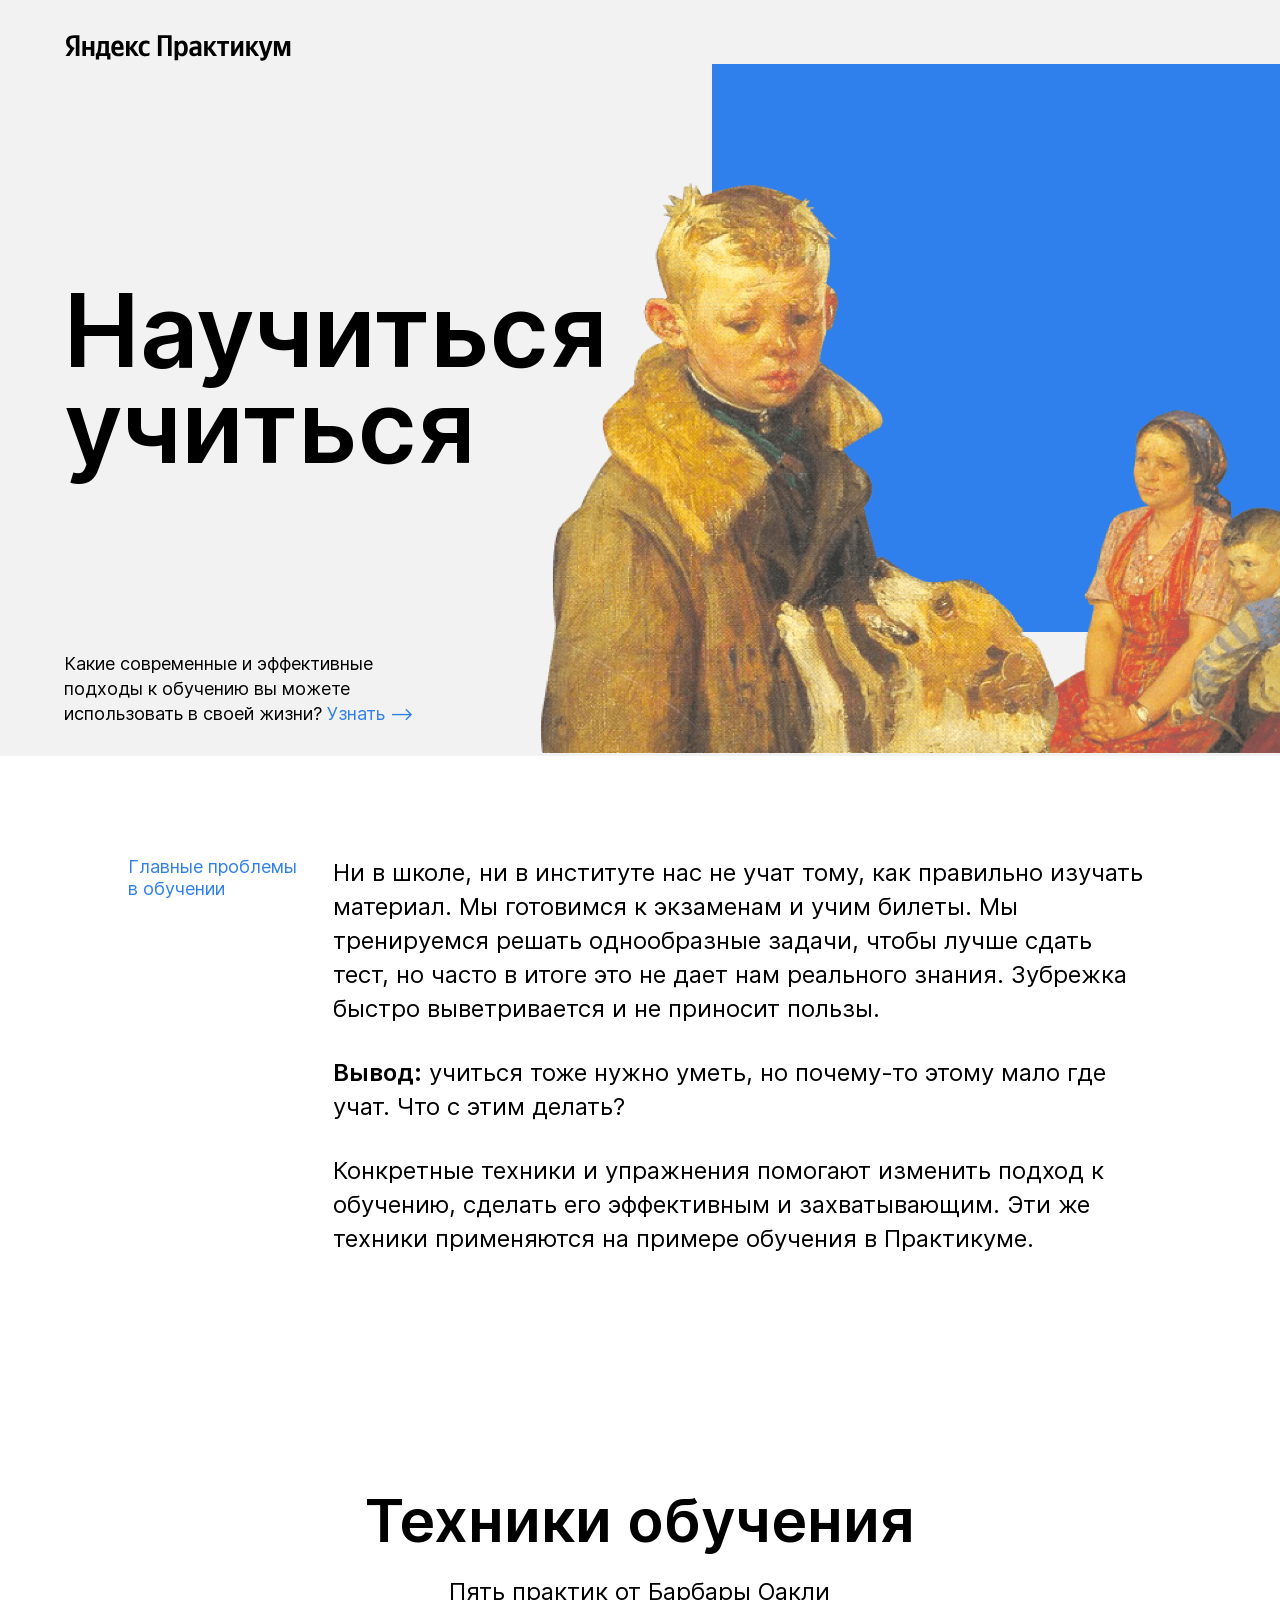
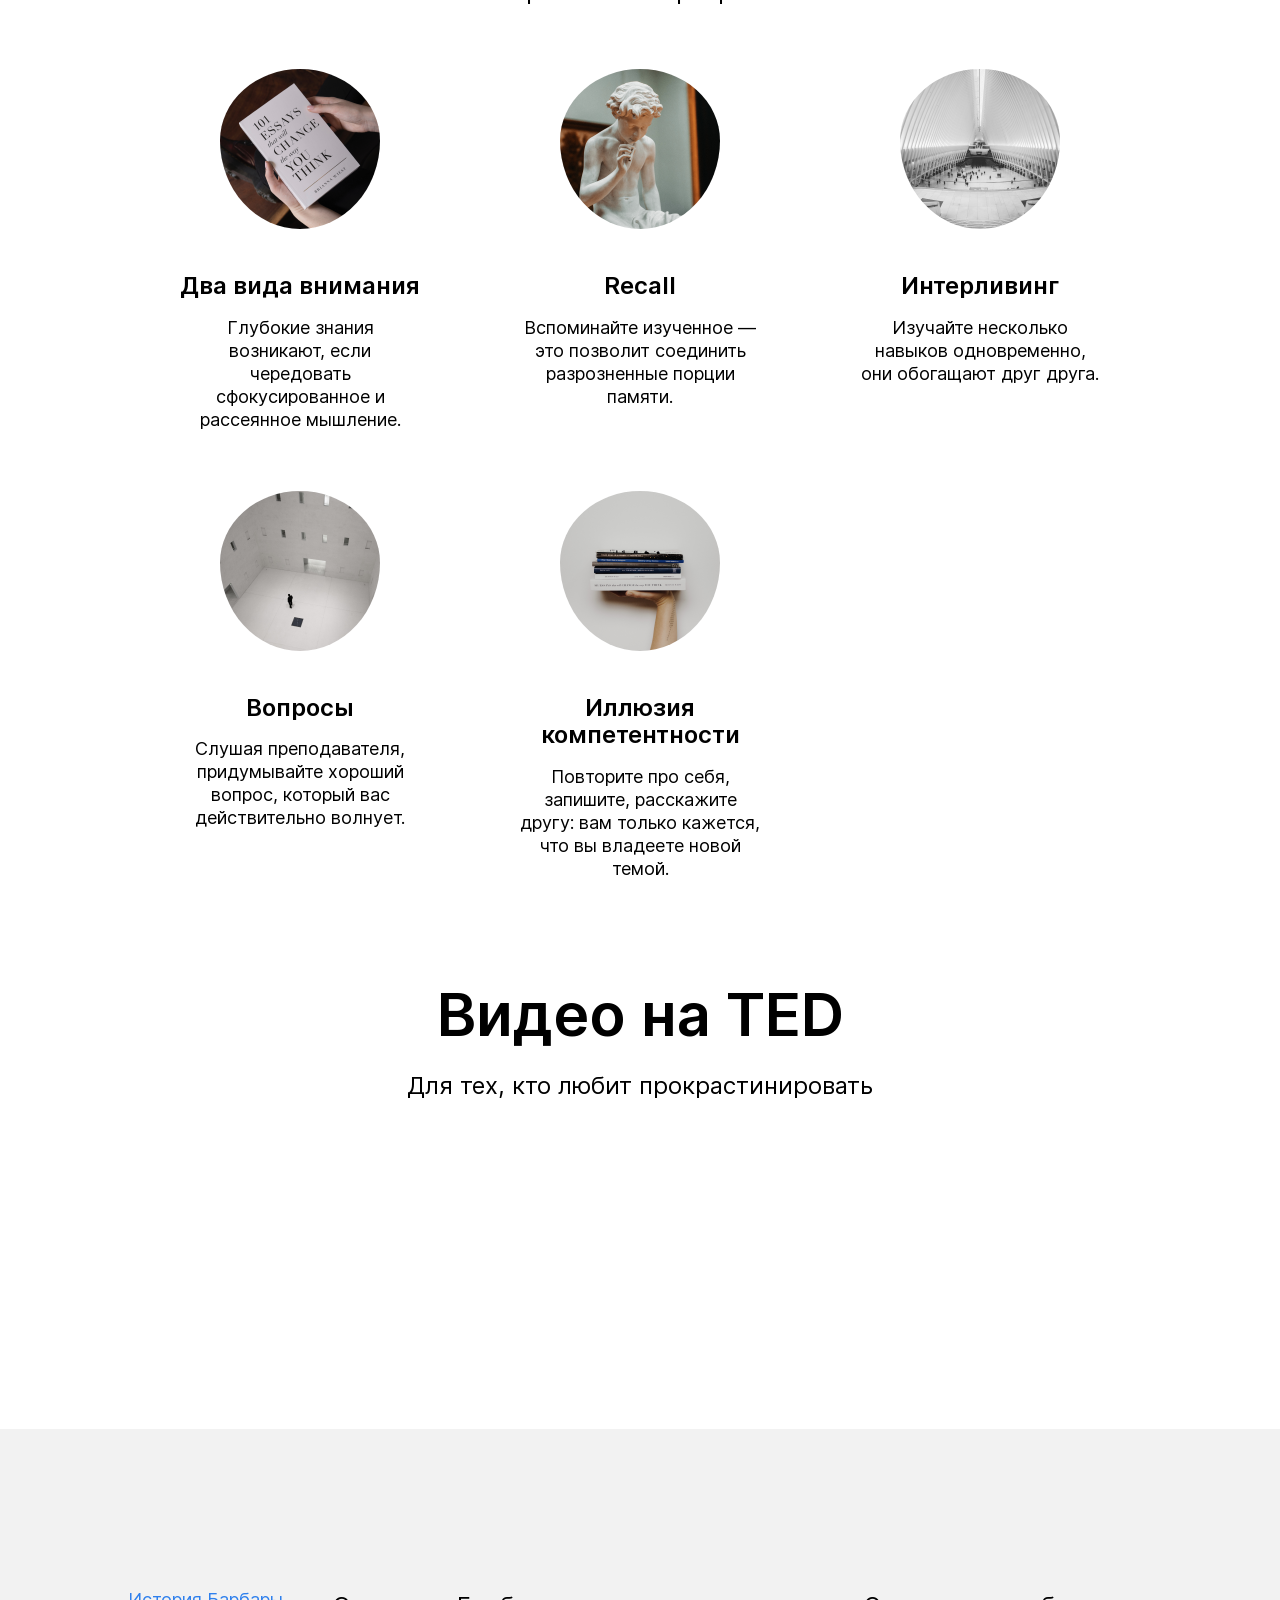
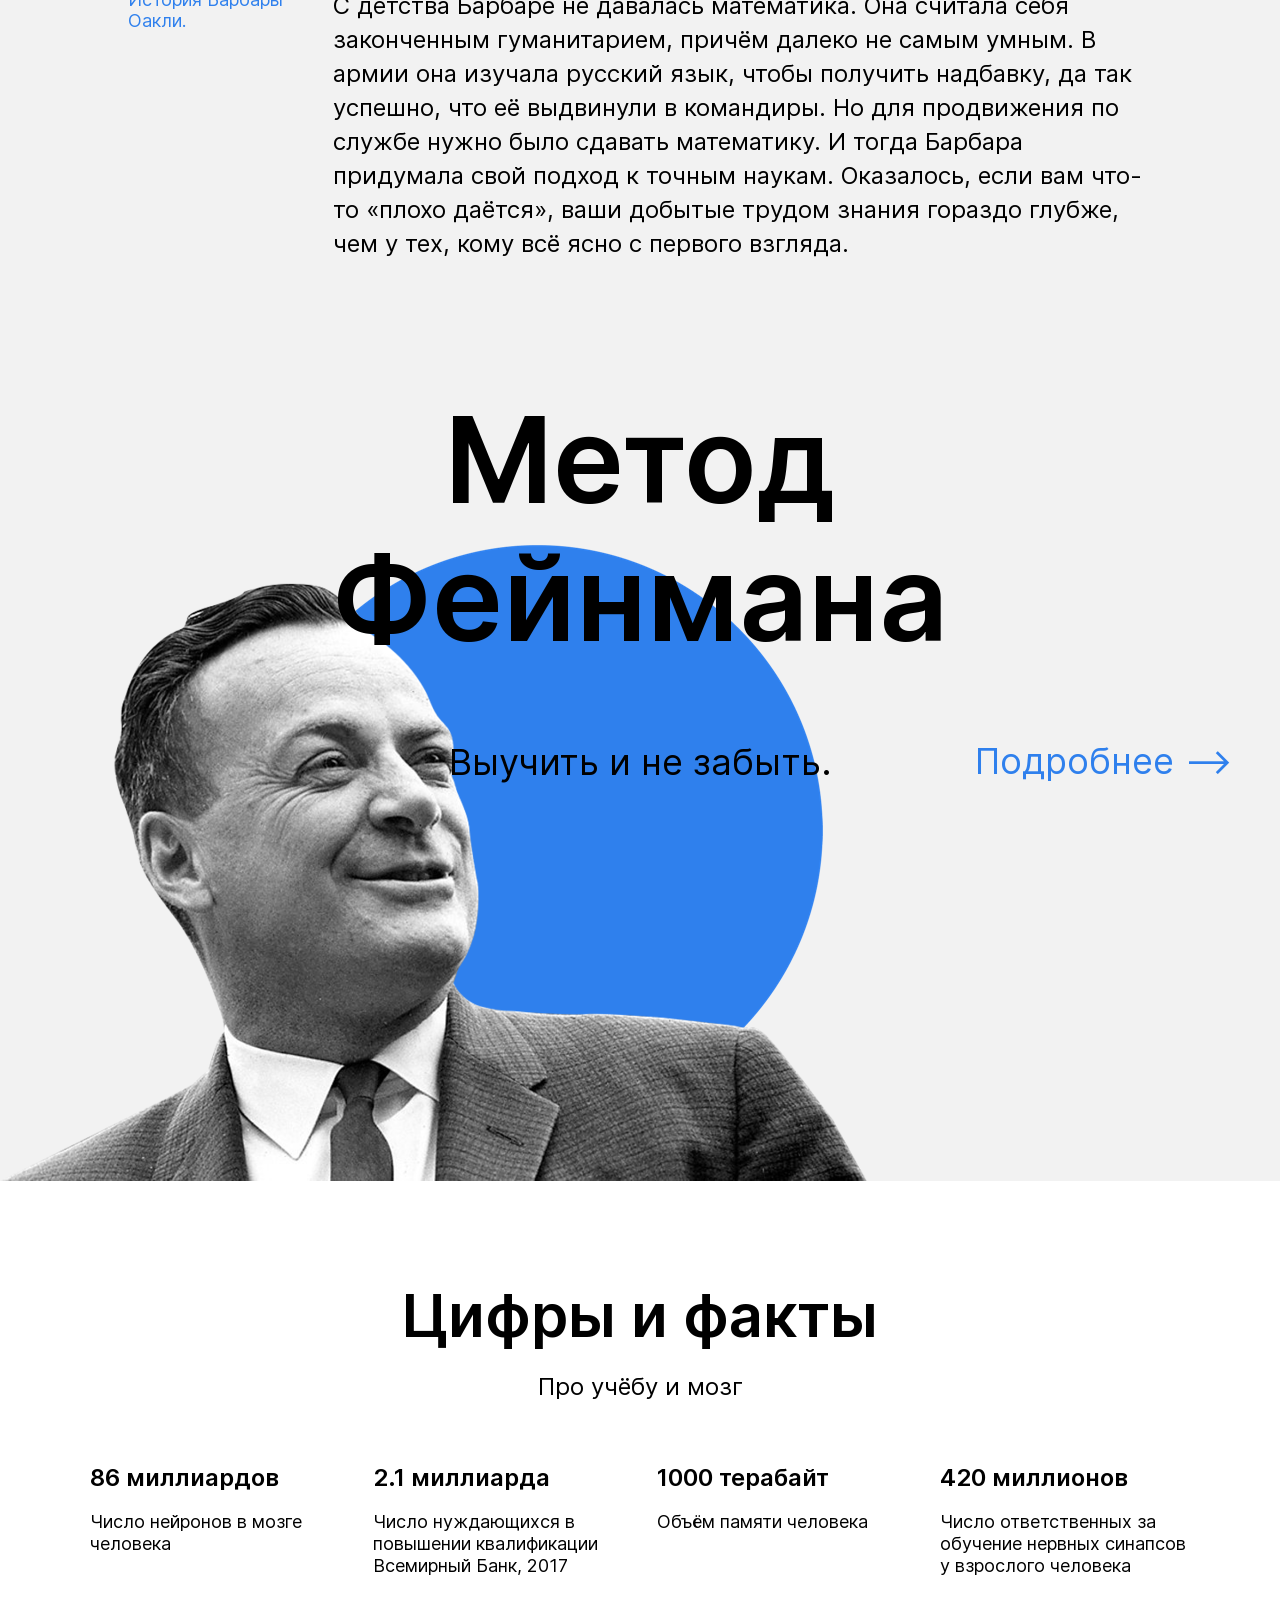
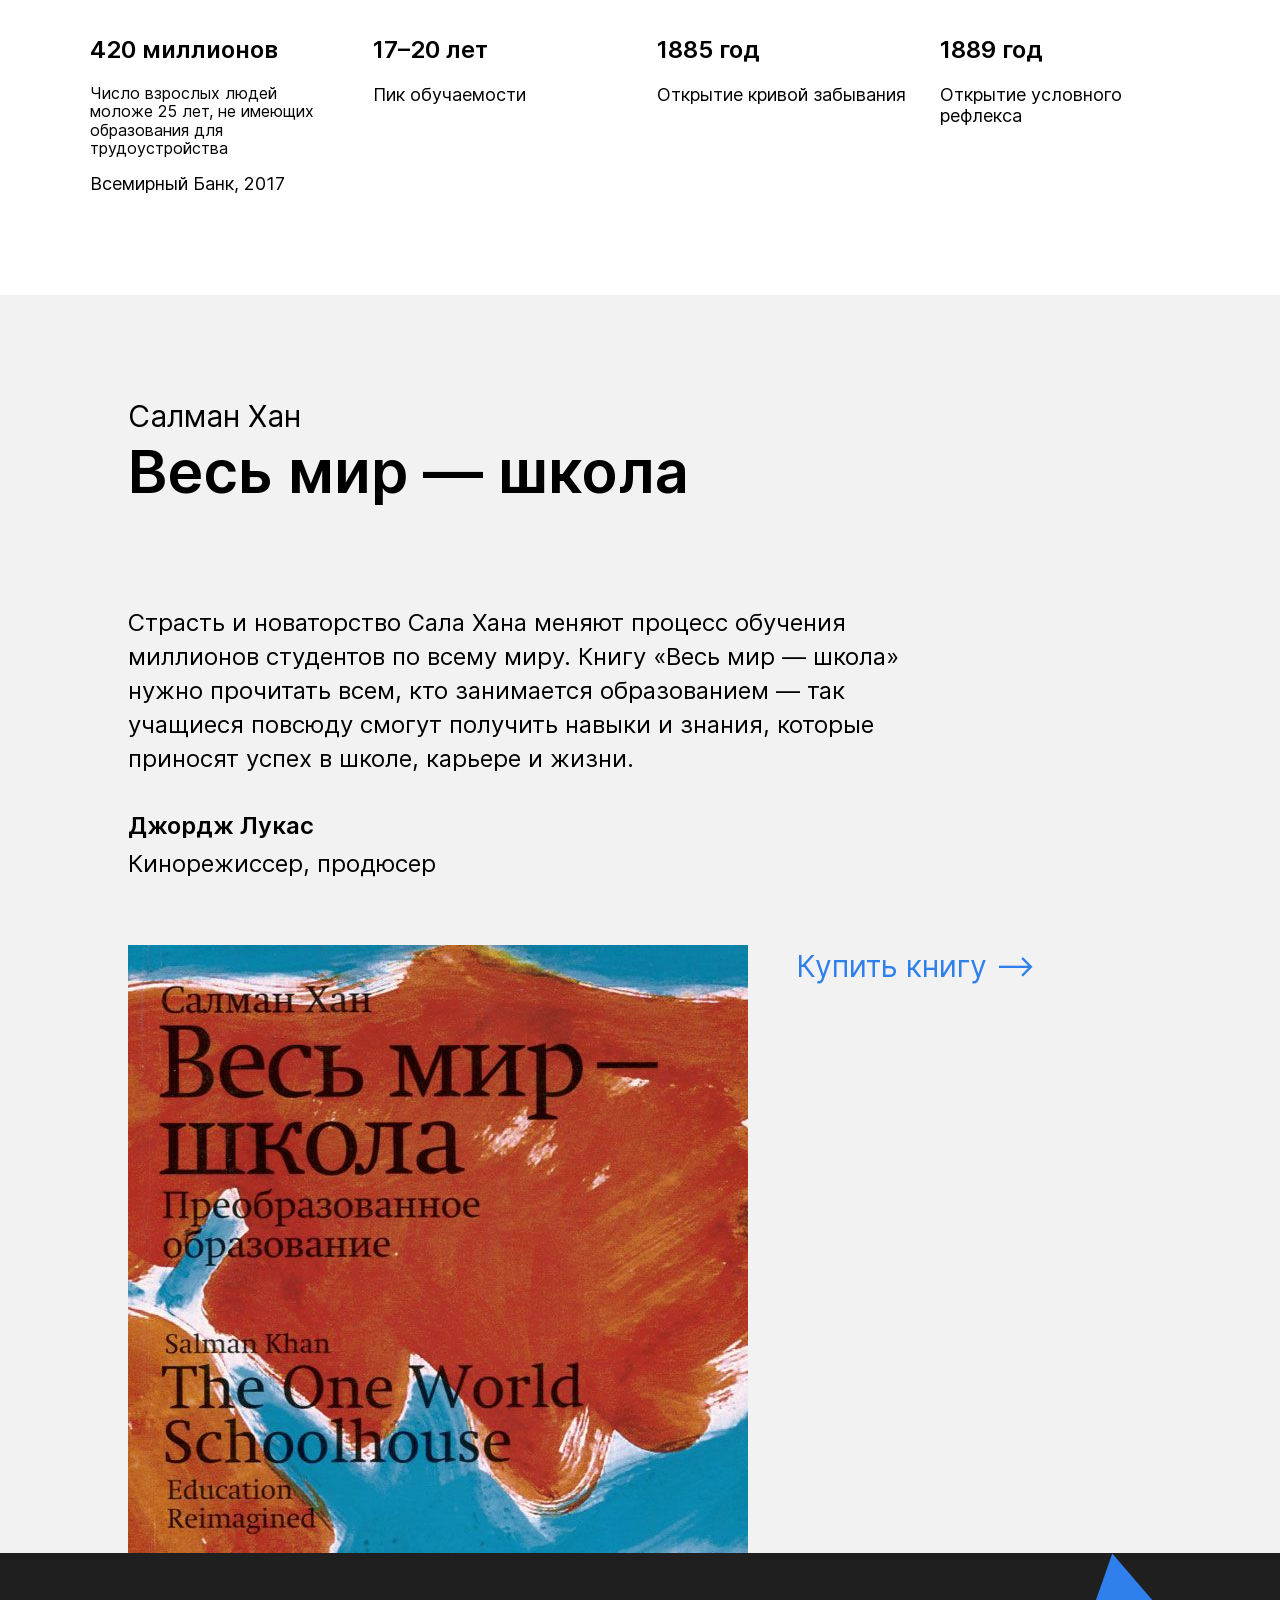
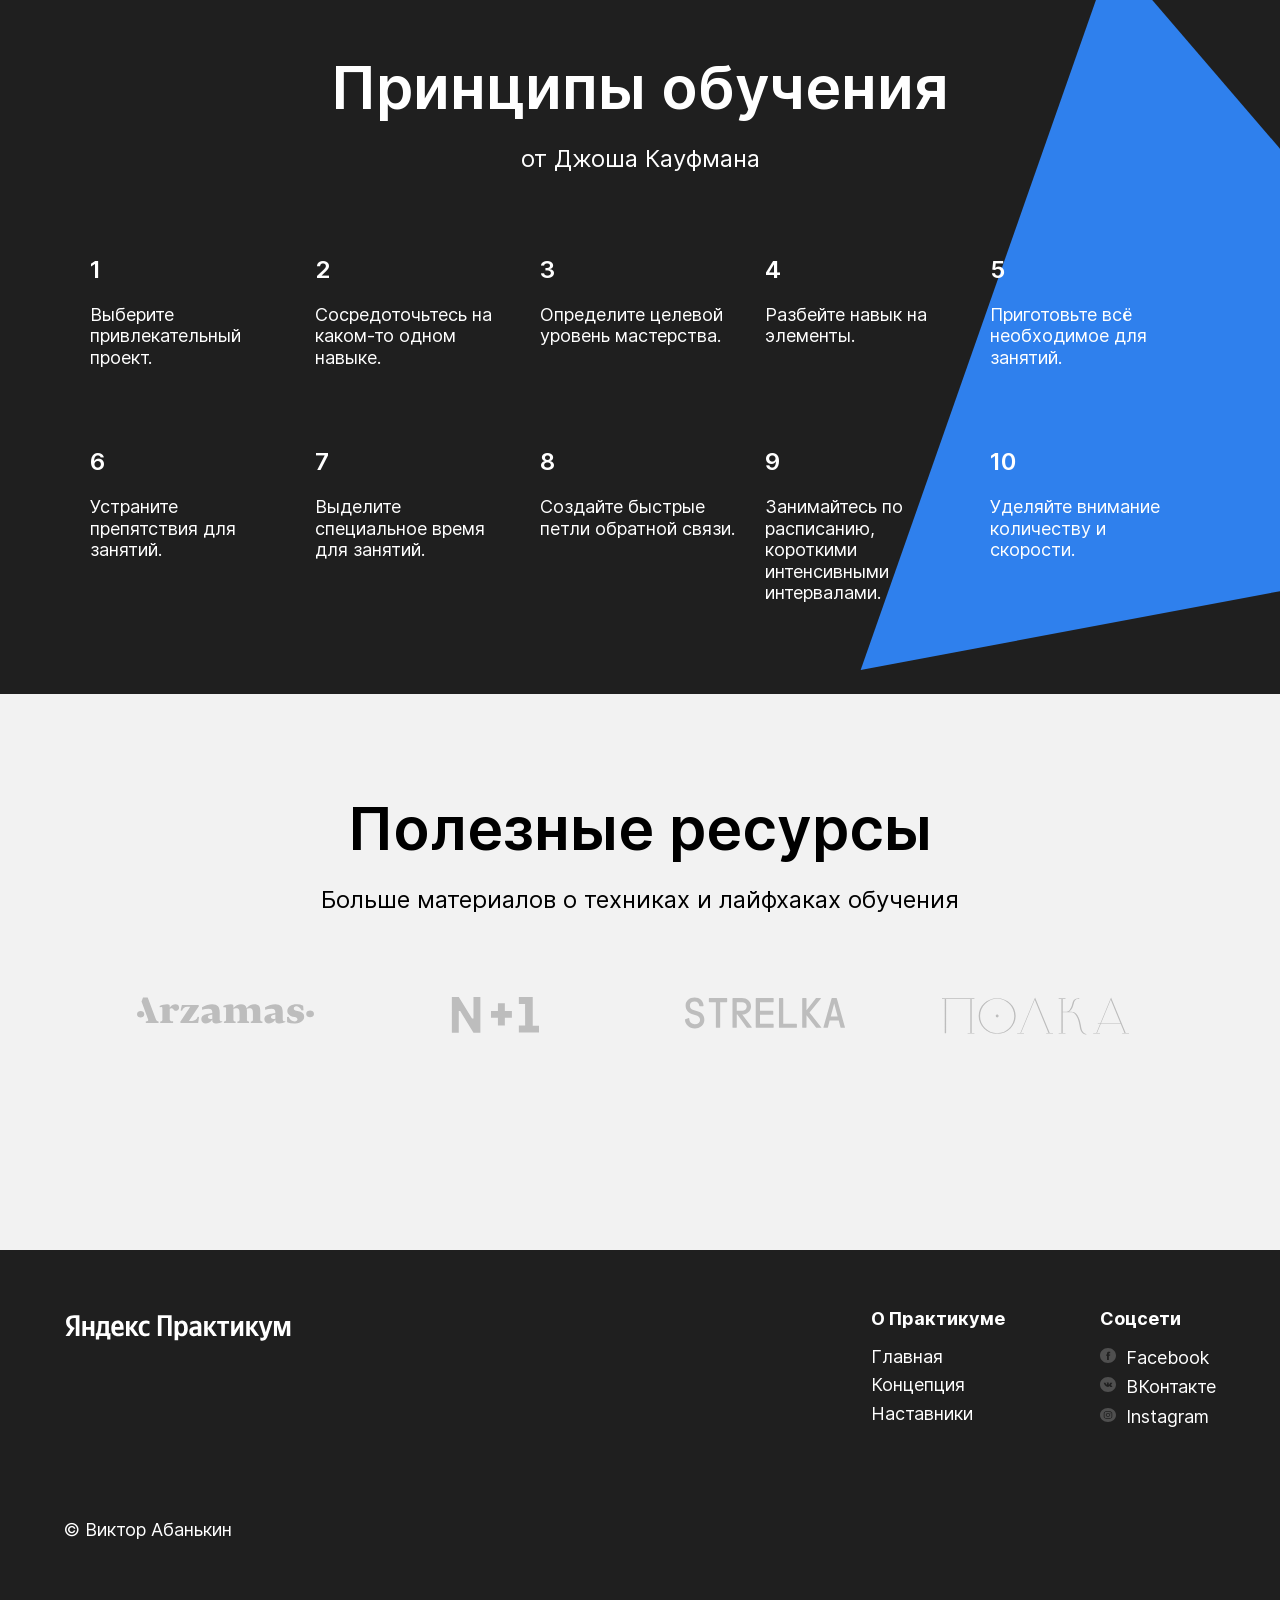
==== commit 6f9f0c1a: "first try" ====
--- a/index.html
+++ b/index.html
@@ -6,7 +6,7 @@
     <meta name="description" content="Как научиться учиться">
     <meta name="keywords" content="Техники обучения, метод Фейнмана, школа, учеба, саморазвитие">
     <meta name="author" content="Yandex">
-    <link rel="stylesheet" href="./blokcs/index.css" type=“text/cms”/>
+    <link rel="stylesheet" href="blokcs/index.css"/>
     <title>Научиться учиться</title>
   </head>
   <body class="page">
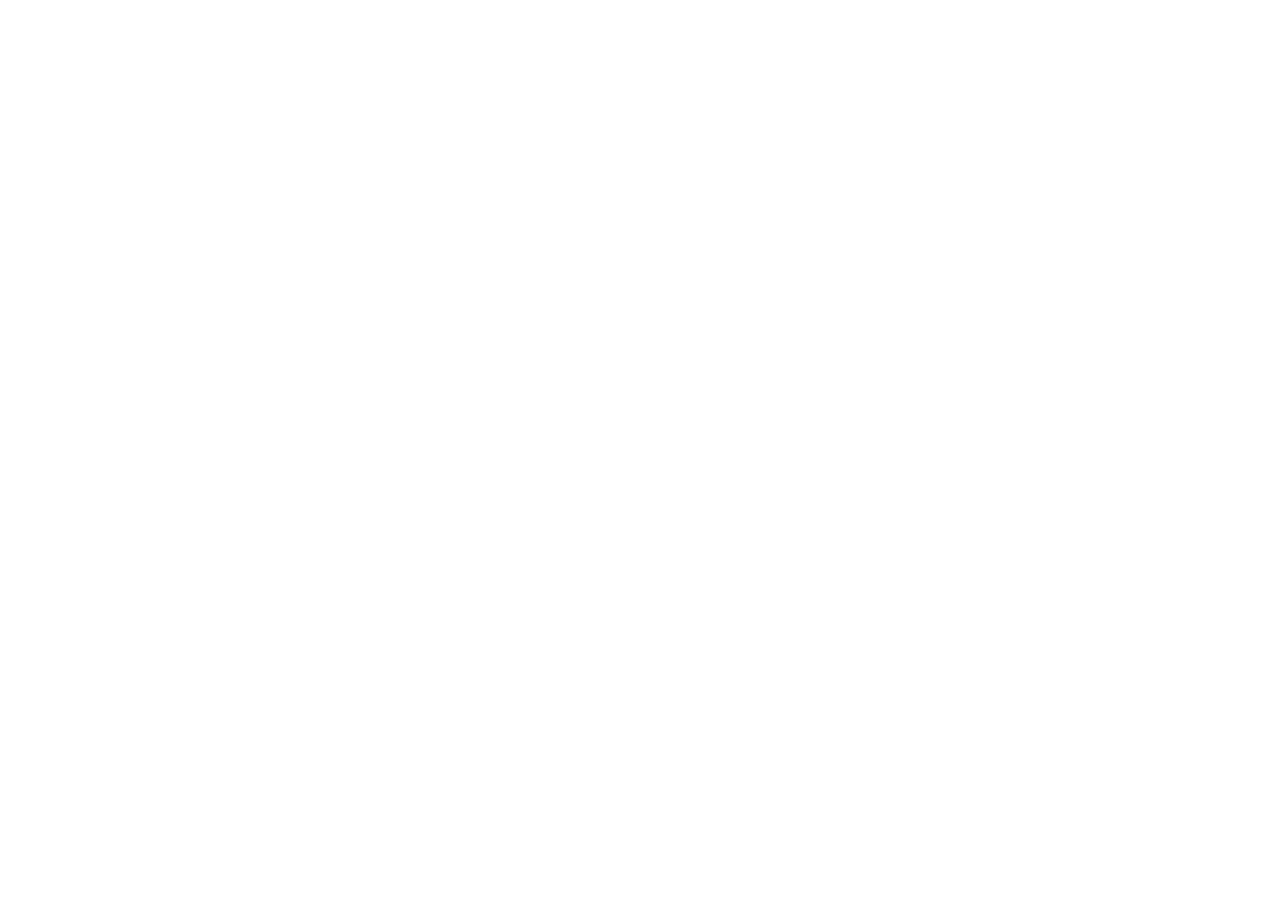
==== commit 32cf47ee: "The first commit" ====
--- a/index.html
+++ b/index.html
@@ -1,243 +1,11 @@
 <!DOCTYPE html>
-<html lang="ru">
-  <head>
-    <meta charset="utf-8" />
-    <meta name="viewport" content="width=device-width, initial-scale=1.0" />
-    <meta name="description" content="Как научиться учиться">
-    <meta name="keywords" content="Техники обучения, метод Фейнмана, школа, учеба, саморазвитие">
-    <meta name="author" content="Yandex">
-    <link rel="stylesheet" href="blokcs/index.css"/>
-    <title>Научиться учиться</title>
-  </head>
-  <body class="page">
-
-    <header class="header">
-      <div class="logo header__logo_place"><img src="images/logo_place_header.svg" alt="yandex practicum logo"></div>
-      <h1 class="header__title">Научиться учиться</h1>
-      <p class="header__subtitle header__subtitle_place">Какие современные и эффективные подходы к обучению вы можете использовать в своей жизни? <a href="#techniques" class="header__link">Узнать &#10230;</a></p>
-      <div class="header__main-illustration header__main-illustration_place"><img class="main-illustration__images"  src="images/header-image.png" alt="Opyat dvoyka art"></div>
-      <div class="rotation">
-        <div class="square-pic header__square-pic_place"></div>
-      </div>
-    </header>
-
-    <main class="content">
-
-        <section class="description">
-        <div class="two-columns">
-            <h4 class="two-columns__brief">Главные проблемы в обучении</h4>
-            <div class="two-columns__main-text">
-                <p class="two-columns__paragraph">Ни в школе, ни в институте нас не учат тому, как правильно изучать материал. Мы готовимся к экзаменам и учим билеты. Мы тренируемся решать однообразные задачи, чтобы лучше сдать тест, но часто в итоге это не дает нам реального знания. Зубрежка быстро выветривается и не приносит пользы.</p>
-                <p class="two-columns__paragraph"><span class="two-columns__span-accent"> Вывод:</span> учиться тоже нужно уметь, но почему-то этому мало где учат. Что с этим делать?</p>
-                <p class="two-columns__paragraph">Конкретные техники и упражнения помогают изменить подход к обучению, сделать его эффективным и захватывающим. Эти же техники применяются на примере обучения в Практикуме.</p>
-            </div>
-        </div>
-        </section>
-
-        <section class="techniques" id="techniques">
-        <div class="techniques__page">
-            <h2 class="section-title">Техники обучения</h2>
-            <h3 class="section-subtitle">Пять практик от Барбары Оакли</h3>
-            <div class="cards">
-                <div class="cards__item">
-                    <img class="cards__image" src="images/cards-attention.png" alt="">
-                    <h4 class="cards__title">Два вида внимания</h4>
-                    <p class="cards__description">Глубокие знания возникают, если чередовать сфокусированное и рассеянное мышление.</p>
-                </div>
-                <div class="cards__item">
-                    <img class="cards__image" src="images/cards-recall.png" alt="">
-                    <h4 class="cards__title">Recall</h4>
-                    <p class="cards__description">Вспоминайте изученное — это позволит соединить разрозненные порции памяти.</p>
-                </div>
-                <div class="cards__item">
-                    <img class="cards__image" src="images/cards-interliving.png" alt="">
-                    <h4 class="cards__title">Интерливинг</h4>
-                    <p class="cards__description">Изучайте несколько навыков одновременно, они обогащают друг друга.</p>
-                </div>
-                <div class="cards__item">
-                    <img class="cards__image" src="images/cards-question.png" alt="">
-                    <h4 class="cards__title">Вопросы</h4>
-                    <p class="cards__description">Слушая преподавателя, придумывайте хороший вопрос, который вас действительно волнует.</p>
-                </div>
-                <div class="cards__item">
-                    <img class="cards__image" src="images/cards-competence.png" alt="">
-                    <h4 class="cards__title">Иллюзия компетентности</h4>
-                    <p class="cards__description">Повторите про себя, запишите, расскажите другу: вам только кажется, что вы владеете новой темой.</p>
-                </div>
-            </div>
-        </div>
-        </section>
-
-        <section class="video">
-        <h2 class="section-title">Видео нa TED</h2>
-        <h3 class="section-subtitle">Для тех, кто любит прокрастинировать</h3>
-        <div class="video__ifraems">
-            <div class="video__ifraem"><iframe id="ytplayer" type="text/html" width="515" height="316" src="https://www.youtube.com/embed/5MgBikgcWnY?start=15" frameborder="0" allowfullscreen></iframe></div>
-            <div class="video__ifraem"><iframe id="ytplayer" type="text/html" width="515" height="316" src="https://www.youtube.com/embed/arj7oStGLkU?start=15" frameborder="0" allowfullscreen></iframe></div>
-        </div>
-        </section>
-
-        <section class="oakley">
-            <div class="two-columns oakley__two-columns_padding">
-                <h4 class="two-columns__brief">История Барбары Оакли.</h4>
-                <div class="two-columns__main-text">
-                    <p class="two-columns__paragraph">С детства Барбаре не давалась математика. Она считала себя законченным гуманитарием, причём далеко не самым умным. В армии она изучала русский язык, чтобы получить надбавку, да так успешно, что её выдвинули в командиры. Но для продвижения по службе нужно было сдавать математику. И тогда Барбара придумала свой подход к точным наукам. Оказалось, если вам что-то «плохо даётся», ваши добытые трудом знания гораздо глубже, чем у тех, кому всё ясно с первого взгляда.</p>
-                </div>
-            </div>
-        </section>
-
-        <section class="feynman">
-            <h2 class="feynman__title">Метод Фейнмана</h2>
-            <h3 class="feynman__subtitle">Выучить и не забыть.</h3>
-            <div class="feynman__link">
-            <a class="feynman__link_text" href="https://lifehacker.ru/metod-fejnmana/" target="_blank">Подробнее &#10230;</a>
-            </div>
-        </section>
-
-        <section class="digits">
-        <h2 class="section-title">Цифры и факты</h2>
-        <h3 class="section-subtitle">Про учёбу и мозг</h3>
-        <div class="table">
-            <div class="table__cell">
-                <h4 class="table__heading">86 миллиардов</h4>
-                <p class="table__text">Число нейронов в мозге человека</p>
-            </div>
-            <div class="table__cell">
-                <h4 class="table__heading">2.1 миллиарда</h4>
-                <p class="table__text">Число нуждающихся в повышении квалификации</p>
-                <p class="table__text table__text_margin_top">Всемирный Банк, 2017</p>
-            </div>
-            <div class="table__cell">
-                <h4 class="table__heading">1000 терабайт</h4>
-                <p class="table__text">Объём памяти человека</p>
-            </div>
-            <div class="table__cell">
-                <h4 class="table__heading">420 миллионов</h4>
-                <p class="table__text">Число ответственных за обучение нервных синапсов у взрослого человека</p>
-            </div>
-            <div class="table__cell">
-                <h4 class="table__heading">420 миллионов</h4>
-                <p class="text">Число взрослых людей моложе 25 лет, не имеющих образования для трудоустройства</p>
-                <p class="table__text table__text_margin_top">Всемирный Банк, 2017</p>
-            </div>
-            <div class="table__cell">
-                <h4 class="table__heading">17–20 лет</h4>
-                <p class="table__text">Пик обучаемости</p>
-            </div>
-            <div class="table__cell">
-                <h4 class="table__heading">1885 год</h4>
-                <p class="table__text">Открытие кривой забывания</p>
-            </div>
-            <div class="table__cell">
-                <h4 class="table__heading">1889 год</h4>
-                <p class="table__text">Открытие условного рефлекса</p>
-            </div>
-        </div>
-        </section>
-
-        <section class="khan">
-            <div class="khan__container">
-            <p class="khan__author">Салман Хан</p>
-            <h2 class="khan__title">Весь мир — школа</h2>
-            <p class="khan__quote">Страсть и новаторство Сала Хана меняют процесс обучения миллионов студентов по всему миру. Книгу «Весь мир — школа» нужно прочитать всем, кто занимается образованием — так учащиеся повсюду смогут получить навыки и знания, которые приносят успех в школе, карьере и жизни.</p>
-            <p class="khan__quote-author">Джордж Лукас</p>
-            <p class="khan__quote-author-subline">Кинорежиссер, продюсер</p>
-            <div class="khan__book-container">
-                <div class="khan__book-pic"></div>
-                <div class="khan__buy-link"><a class="khan__buy-link_decoration" href="https://www.labirint.ru/books/483575/" target="_blank">Купить книгу &#10230;</a></div>
-            </div>
-            </div>
-        </section>
-
-        <section class="kaufman">
-            <div class="rotation__triangle kaufman__triangle-pic_place">
-                <div class="triangle-pic "><img src="images/kaufman-triangle.svg" alt=""></div>
-            </div>
-        <h2 class="section-title section-title_theme_dark">Принципы обучения</h2>
-        <h3 class="section-subtitle section-subtitle_theme_dark">от Джоша Кауфмана</h3>
-        <div class="table table_theme_dark">
-            <div class="table__cell table__cell_theme_dark">
-                <h4 class="table__heading">1</h4>
-                <p class="table__text">Выберите привлекательный проект.</p>
-            </div>
-            <div class="table__cell table__cell_theme_dark">
-                <h4 class="table__heading">2</h4>
-                <p class="table__text">Сосредоточьтесь на каком-то одном навыке.</p>
-            </div>
-            <div class="table__cell table__cell_theme_dark">
-                <h4 class="table__heading">3</h4>
-                <p class="table__text">Определите целевой уровень мастерства.</p>
-            </div>
-            <div class="table__cell table__cell_theme_dark">
-                <h4 class="table__heading">4</h4>
-                <p class="table__text">Разбейте навык на элементы.</p>
-            </div>
-            <div class="table__cell table__cell_theme_dark">
-                <h4 class="table__heading">5</h4>
-                <p class="table__text">Приготовьте всё необходимое для занятий.</p>
-            </div>
-            <div class="table__cell table__cell_theme_dark">
-                <h4 class="table__heading">6</h4>
-                <p class="table__text">Устраните препятствия для занятий.</p>
-            </div>
-            <div class="table__cell table__cell_theme_dark">
-                <h4 class="table__heading">7</h4>
-                <p class="table__text">Выделите специальное время для занятий.</p>
-            </div>
-            <div class="table__cell table__cell_theme_dark">
-                <h4 class="table__heading">8</h4>
-                <p class="table__text">Создайте быстрые петли обратной связи.</p>
-            </div>
-            <div class="table__cell table__cell_theme_dark">
-                <h4 class="table__heading">9</h4>
-                <p class="table__text">Занимайтесь по расписанию, короткими интенсивными интервалами.</p>
-            </div>
-            <div class="table__cell table__cell_theme_dark">
-                <h4 class="table__heading">10</h4>
-                <p class="table__text">Уделяйте внимание количеству и скорости.</p>
-            </div>
-        </div>
-        </section>
-
-        <section class="resources">
-        <h2 class="section-title">Полезные ресурсы</h2>
-        <h3 class="section-subtitle">Больше материалов о техниках и лайфхаках обучения</h3>
-        <div class="resources__logo-zone">
-            <div class="resources__link"><a href="#"><img src="images/logo/resources-arzamas.svg" alt="logo arzamas"></a></div>
-            <div class="resources__link"><a href="#"><img src="images/logo/resources-n1.svg" alt="logo n+1"></a></div>
-            <div class="resources__link"><a href="#"><img src="images/logo/resources-strelka.svg" alt="logo strelka"></a></div>
-            <div class="resources__link"><a href="#"><img src="images/logo/resources-polka.svg" alt="logo polka"></a></div>
-        </div>
-        </section>
-
-    </main>
-
-    <footer class="footer">
-      <div class="footer__columns">
-        <div class="footer__column footer__column_content_copyright">
-            <div class="logo footer__logo">
-                <img src="images/logo_place_footer.svg" alt="logo">
-            </div>
-            <p class="footer__author">&copy; Виктор Абанькин</p>
-        </div>
-        <div class="footer__column footer__column_content_info">
-            <h5 class="footer__column-heading">О Практикуме</h5>
-            <ul class="footer__column-links">
-                <li class="footer__column-link"><a class="footer__link" href="https://practicum.yandex.ru" target="_blank">Главная</a></li>
-                <li class="footer__column-link"><a class="footer__link" href="https://yandex.ru/support/praktikum/" target="_blank">Концепция</a></li>
-                <li class="footer__column-link"><a class="footer__link" href="https://yandex.ru/support/praktikum/mentors.html" target="_blank">Наставники</a></li>
-            </ul>
-        </div>
-        <div class="footer__column footer__column_content_social">
-            <h5 class="footer__column-heading">Соцсети</h5>
-            <ul class="footer__column-links">
-                <li class="footer__column-link"><a class="footer__link" href="https://ru-ru.facebook.com" target="_blank"><img class="footer__social-meadia-logo" src="images/facebook_color_white.svg" alt="Facebook logo">Facebook</a></li>
-                <li class="footer__column-link"><a class="footer__link" href="https://vk.com/" target="_blank"><img class="footer__social-meadia-logo" src="images/vk_color_white.svg" alt="VK logo">ВКонтакте</a></li>
-                <li class="footer__column-link"><a class="footer__link" href="https://www.instagram.com/" target="_blank"><img class="footer__social-meadia-logo" src="images/instagram_color_white.svg" alt="Instagram logo">Instagram</a></li>
-            </ul>
-        </div>
-      </div>
-    </footer>
-  </body>
-</html>
-
+<html>
+    <head>
+        <meta charset="UTF-8">
+        <link rel="stylesheet" href="style.css">
+        <title>First project</title>
+    </head>
+    <body>
+        
+    </body>
+</html>
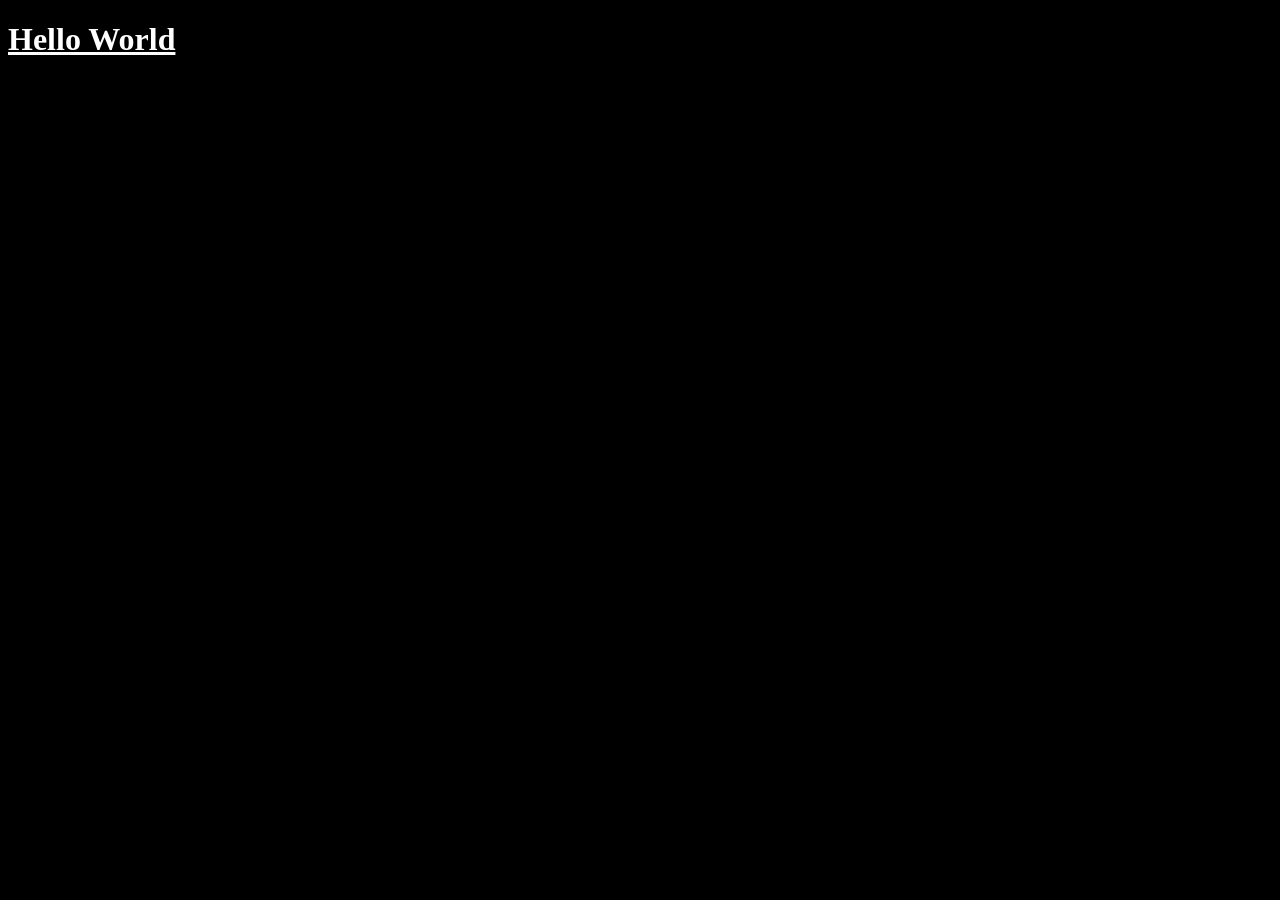
==== commit 13a9caa9: "The third commit" ====
--- a/index.html
+++ b/index.html
@@ -6,6 +6,6 @@
         <title>First project</title>
     </head>
     <body>
-        
+        <h1>Hello World</h1>
     </body>
 </html>
--- a/style.css
+++ b/style.css
@@ -0,0 +1,8 @@
+body { 
+  background-color: black;
+}
+
+h1 {
+    color: white;
+    text-decoration: underline;
+}
